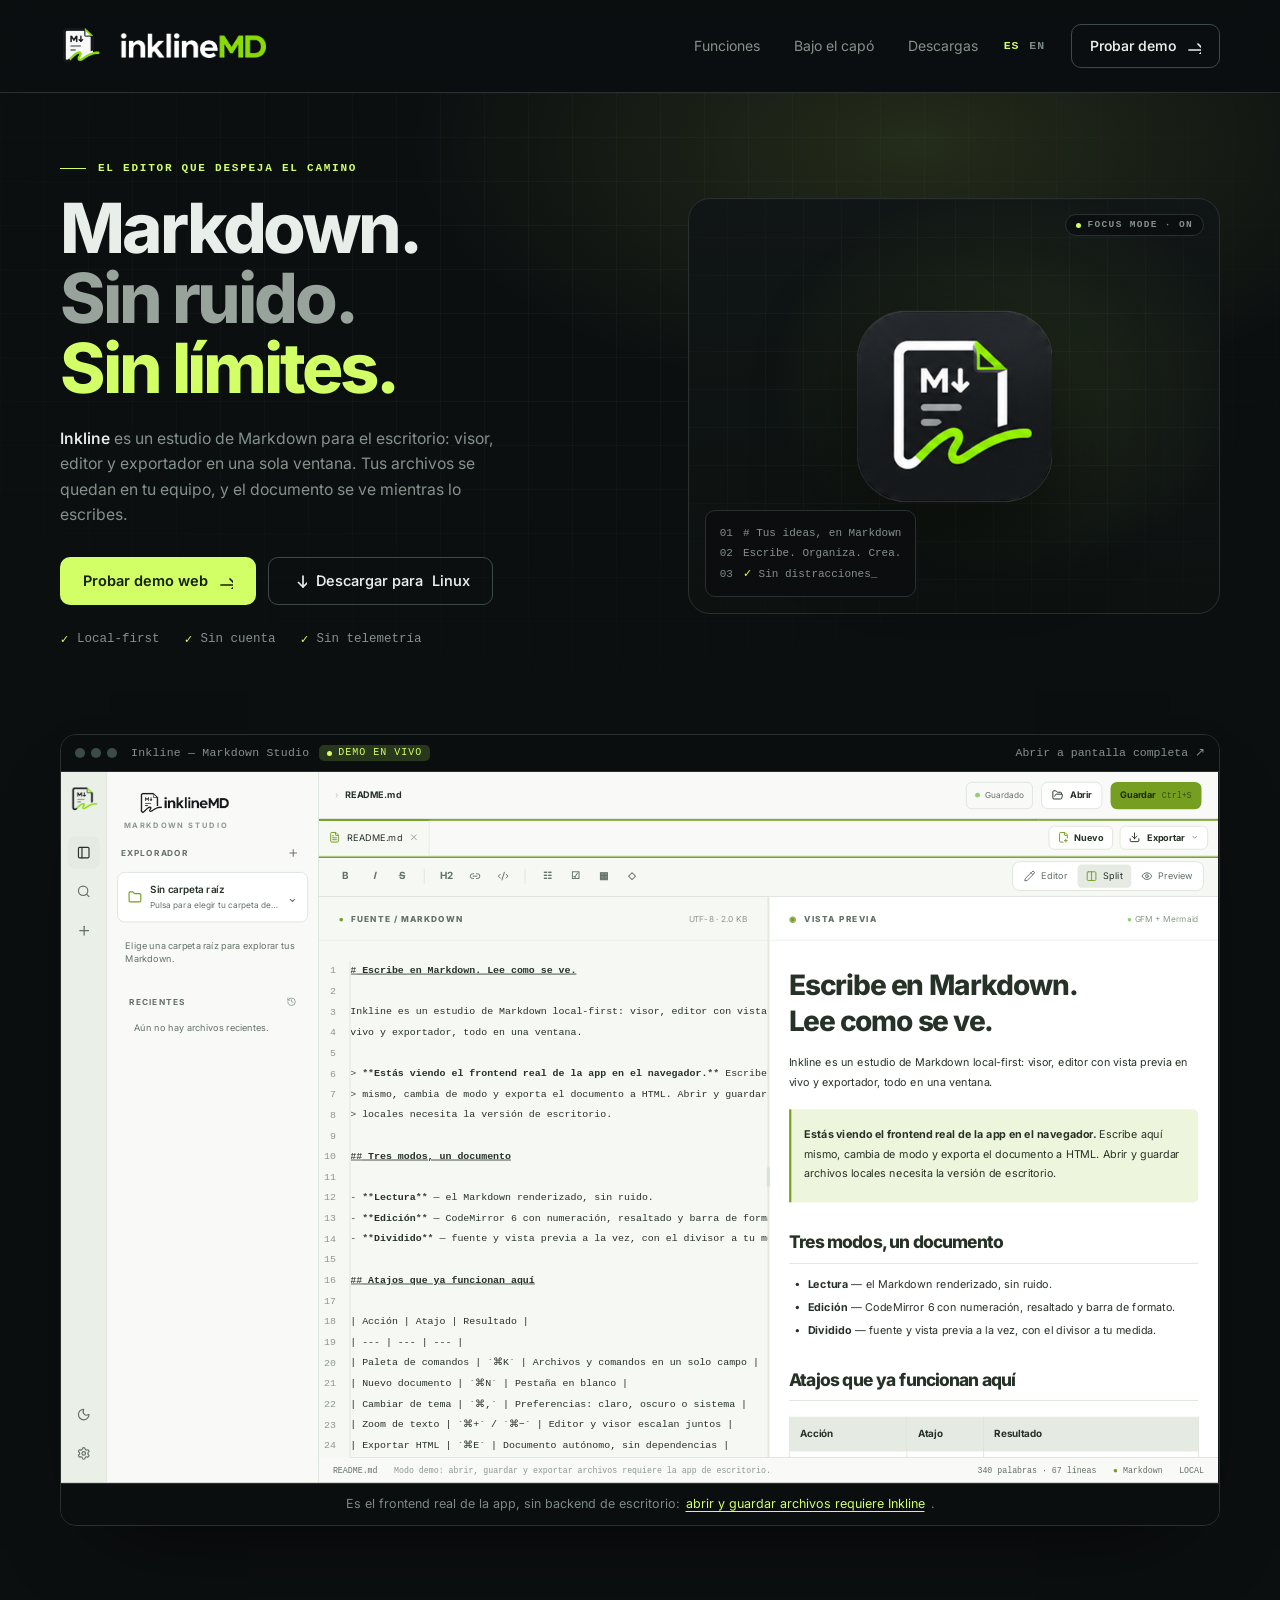
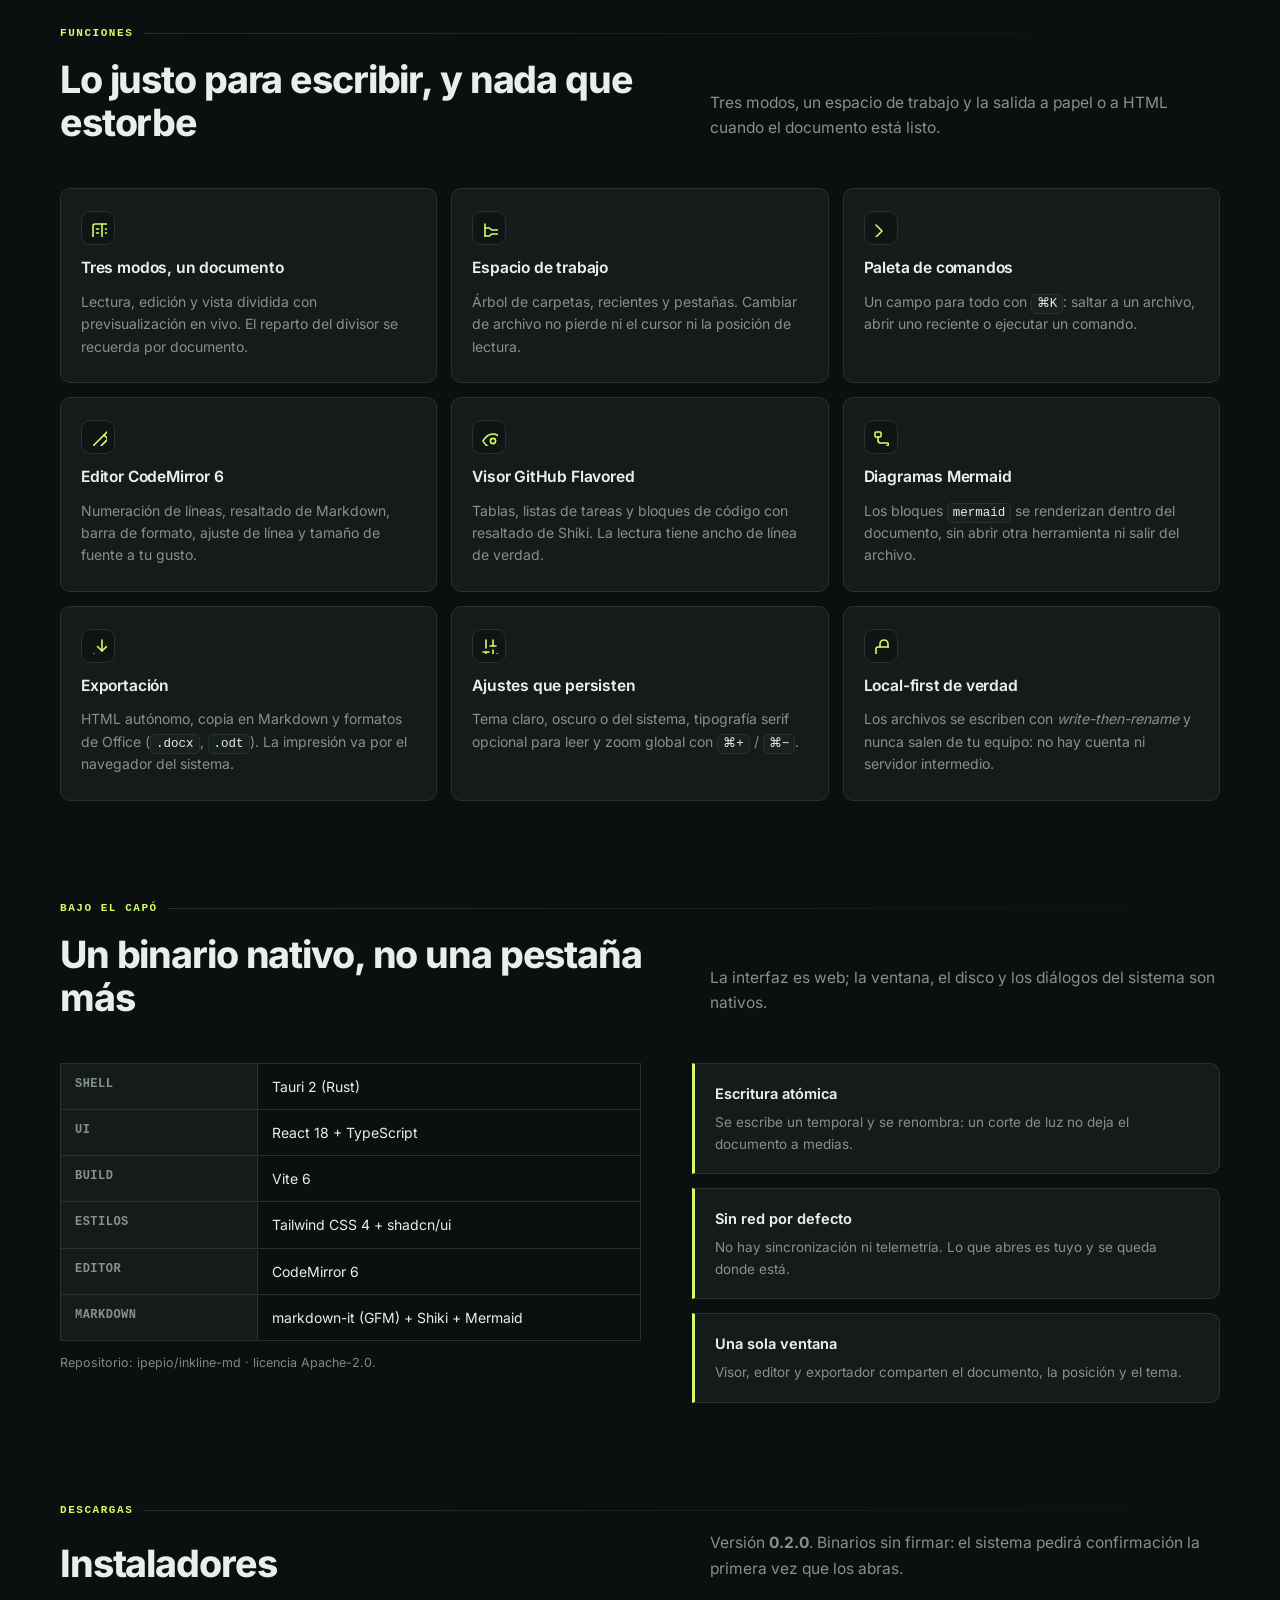
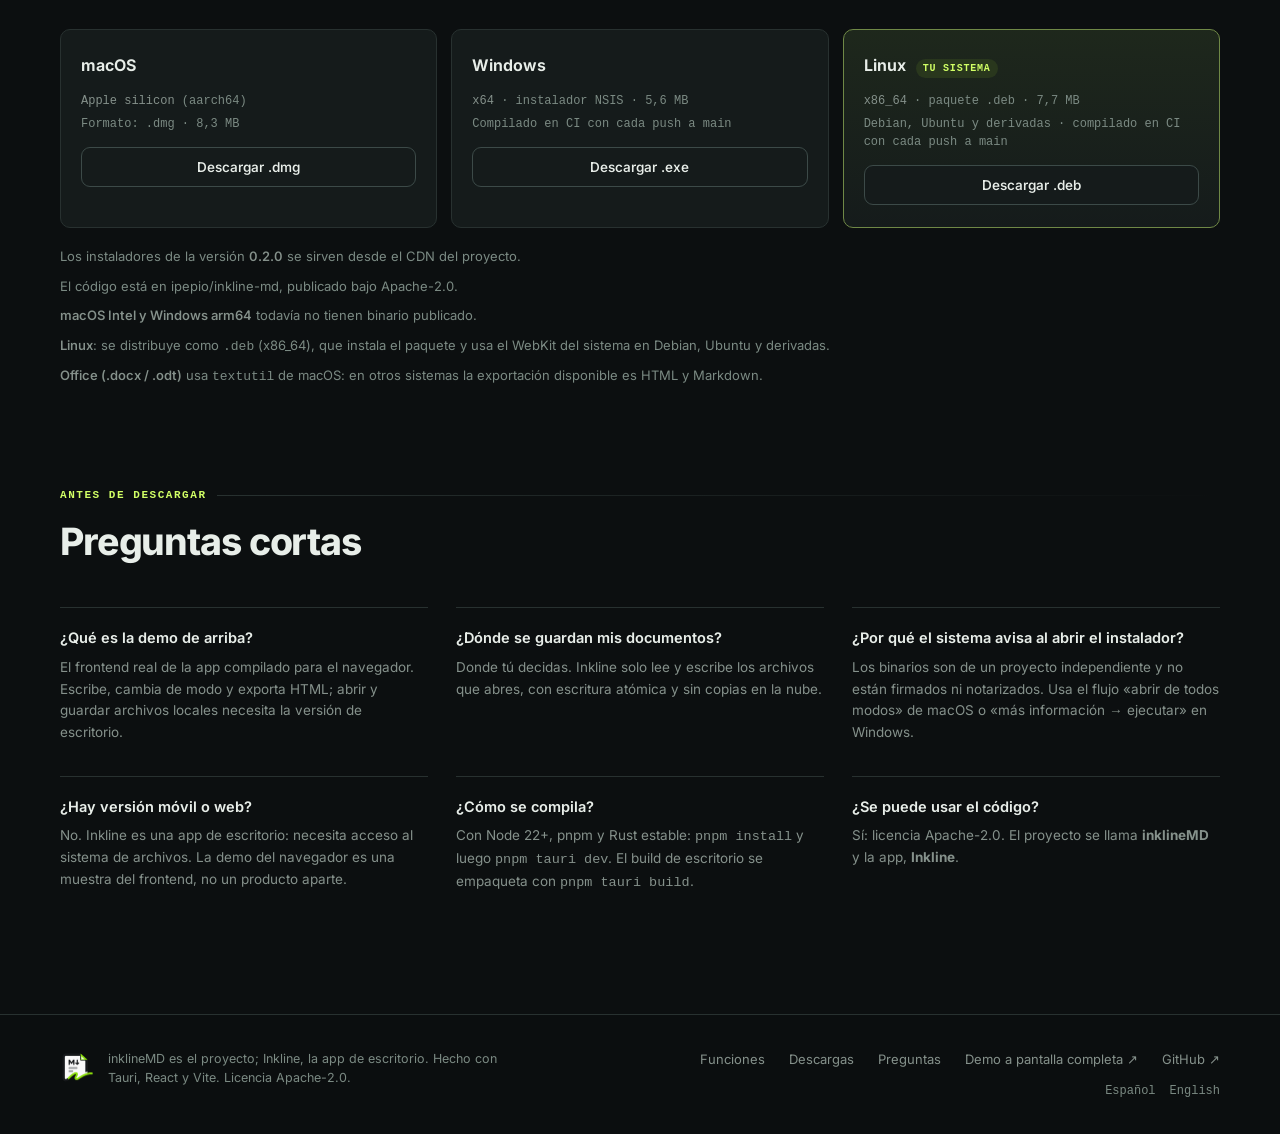
==== index.html @ ce60f099 "docs(license): align the landing with Apache-2.0 and the public repo The app moved from MIT to Apach" ====
<!doctype html>
<html lang="es">
<head>
  <meta charset="utf-8">
  <meta name="viewport" content="width=device-width, initial-scale=1">
  <meta name="color-scheme" content="dark">
  <meta name="theme-color" content="#0c0f10">
  <title>Inkline — Markdown Studio para escritorio</title>
  <meta name="description" content="Inkline es un estudio de Markdown local-first para escritorio: visor, editor con vista previa en vivo, diagramas Mermaid y exportación a HTML, Markdown y Office. Pruébalo en la demo del navegador.">
  <link rel="icon" type="image/png" href="./assets/app-icon.png">
  <link rel="canonical" href="./index.html">
  <link rel="alternate" hreflang="en" href="./en.html">
  <link rel="preload" as="font" type="font/woff2" href="./assets/fonts/inter-latin.woff2" crossorigin>
  <link rel="stylesheet" href="./assets/site.css">
  <meta property="og:type" content="website">
  <meta property="og:title" content="Inkline — Markdown Studio para escritorio">
  <meta property="og:description" content="Markdown sin ruido: vista previa en vivo, diagramas y exportación, en una app de escritorio local-first. Proyecto inklineMD.">
  <meta property="og:image" content="./assets/app-icon.png">
</head>
<body>
<a class="skip" href="#contenido">Ir al contenido</a>

<header class="topbar">
  <div class="wrap topbar__inner">
    <a class="brand" href="./index.html" aria-label="inklineMD — inicio">
      <img class="brand__mark" src="./assets/inkline-mark.png" alt="" width="272" height="263">
      <img class="brand__word" src="./assets/wordmark.png" alt="inklineMD" width="757" height="122">
    </a>
    <div class="topbar__end">
      <nav class="topnav" aria-label="Principal">
        <a href="#funciones">Funciones</a>
        <a href="#stack">Bajo el capó</a>
        <a href="#descargas">Descargas</a>
      </nav>
      <div class="lang" role="group" aria-label="Idioma">
        <a href="./index.html" aria-current="page" lang="es">ES</a><a href="./en.html" hreflang="en" lang="en">EN</a>
      </div>
      <a class="btn btn--outline" href="#demo">
        Probar demo
        <svg aria-hidden="true"><use href="./assets/icons.svg#i-arrow-right"></use></svg>
      </a>
    </div>
  </div>
</header>

<main id="contenido">

  <section class="hero">
    <div class="wrap hero__grid">
      <div class="hero__copy">
        <p class="eyebrow">El editor que despeja el camino</p>
        <h1>Markdown.<br><span class="is-dim">Sin ruido.</span><br><span class="is-lime">Sin límites.</span></h1>
        <p class="lede">
          <strong>Inkline</strong> es un estudio de Markdown para el escritorio:
          visor, editor y exportador en una sola ventana. Tus archivos se quedan en
          tu equipo, y el documento se ve mientras lo escribes.
        </p>
        <div class="hero__actions">
          <a class="btn btn--primary btn--lg" href="#demo">
            Probar demo web
            <svg aria-hidden="true"><use href="./assets/icons.svg#i-arrow-right"></use></svg>
          </a>
          <a class="btn btn--outline btn--lg" href="#descargas">
            <svg aria-hidden="true"><use href="./assets/icons.svg#i-download"></use></svg>
            Descargar para <span data-os-label data-label-macos="macOS" data-label-windows="Windows" data-label-linux="Linux" data-label-other="escritorio">escritorio</span>
          </a>
        </div>
        <ul class="hero__checks">
          <li>Local-first</li>
          <li>Sin cuenta</li>
          <li>Sin telemetría</li>
        </ul>
      </div>
      <div class="hero__art" aria-hidden="true">
        <span class="hero__pill">Focus mode · on</span>
        <img class="hero__icon" src="./assets/app-icon.png" alt="" width="512" height="512">
        <div class="hero__snippet">
          <div><span>01</span># Tus ideas, en Markdown</div>
          <div><span>02</span>Escribe. Organiza. Crea.</div>
          <div><span>03</span><em>&#10003;</em> Sin distracciones_</div>
        </div>
      </div>
    </div>
  </section>

  <section class="demo" id="demo" aria-labelledby="demo-title">
    <div class="wrap">
      <h2 id="demo-title" class="sr-only">Demo interactiva de Inkline</h2>
      <div class="frame">
        <div class="frame__bar">
          <span class="frame__dots" aria-hidden="true"><span></span><span></span><span></span></span>
          <span class="frame__title">Inkline — Markdown Studio</span>
          <span class="frame__tag">demo en vivo</span>
          <a class="frame__open" href="./app/index.html" target="_blank" rel="noopener">Abrir a pantalla completa ↗</a>
        </div>
        <div class="frame__body" data-fallback="La demo no está disponible en este momento. Compila el frontend con <code>pnpm build:demo</code> y copia el resultado en <code>app/</code>.">
          <img class="frame__poster" src="./assets/demo-poster.png" alt="Captura de Inkline en modo dividido: el Markdown a la izquierda y la vista previa renderizada a la derecha" width="1400" height="860">
          <iframe
            title="Demo de Inkline: editor de Markdown con vista previa"
            data-src="./app/index.html"
            width="1400"
            height="860"
            loading="lazy"
            referrerpolicy="no-referrer"></iframe>
          <a class="frame__play btn btn--primary" href="./app/index.html">Abrir la demo</a>
        </div>
        <p class="frame__hint">
          Es el frontend real de la app, sin backend de escritorio:
          <a href="#notas">abrir y guardar archivos requiere Inkline</a>.
        </p>
      </div>
    </div>
  </section>

  <section class="section" id="funciones" aria-labelledby="funciones-title">
    <div class="wrap">
      <div class="section__head">
        <p class="kicker">Funciones</p>
        <h2 id="funciones-title">Lo justo para escribir, y nada que estorbe</h2>
        <p class="section__lede">
          Tres modos, un espacio de trabajo y la salida a papel o a HTML cuando
          el documento está listo.
        </p>
      </div>
      <ul class="features">
        <li class="feature">
          <span class="feature__icon"><svg aria-hidden="true"><use href="./assets/icons.svg#i-split"></use></svg></span>
          <h3>Tres modos, un documento</h3>
          <p>Lectura, edición y vista dividida con previsualización en vivo. El reparto del divisor se recuerda por documento.</p>
        </li>
        <li class="feature">
          <span class="feature__icon"><svg aria-hidden="true"><use href="./assets/icons.svg#i-tree"></use></svg></span>
          <h3>Espacio de trabajo</h3>
          <p>Árbol de carpetas, recientes y pestañas. Cambiar de archivo no pierde ni el cursor ni la posición de lectura.</p>
        </li>
        <li class="feature">
          <span class="feature__icon"><svg aria-hidden="true"><use href="./assets/icons.svg#i-command"></use></svg></span>
          <h3>Paleta de comandos</h3>
          <p>Un campo para todo con <code>⌘K</code>: saltar a un archivo, abrir uno reciente o ejecutar un comando.</p>
        </li>
        <li class="feature">
          <span class="feature__icon"><svg aria-hidden="true"><use href="./assets/icons.svg#i-editor"></use></svg></span>
          <h3>Editor CodeMirror 6</h3>
          <p>Numeración de líneas, resaltado de Markdown, barra de formato, ajuste de línea y tamaño de fuente a tu gusto.</p>
        </li>
        <li class="feature">
          <span class="feature__icon"><svg aria-hidden="true"><use href="./assets/icons.svg#i-preview"></use></svg></span>
          <h3>Visor GitHub Flavored</h3>
          <p>Tablas, listas de tareas y bloques de código con resaltado de Shiki. La lectura tiene ancho de línea de verdad.</p>
        </li>
        <li class="feature">
          <span class="feature__icon"><svg aria-hidden="true"><use href="./assets/icons.svg#i-diagram"></use></svg></span>
          <h3>Diagramas Mermaid</h3>
          <p>Los bloques <code>mermaid</code> se renderizan dentro del documento, sin abrir otra herramienta ni salir del archivo.</p>
        </li>
        <li class="feature">
          <span class="feature__icon"><svg aria-hidden="true"><use href="./assets/icons.svg#i-export"></use></svg></span>
          <h3>Exportación</h3>
          <p>HTML autónomo, copia en Markdown y formatos de Office (<code>.docx</code>, <code>.odt</code>). La impresión va por el navegador del sistema.</p>
        </li>
        <li class="feature">
          <span class="feature__icon"><svg aria-hidden="true"><use href="./assets/icons.svg#i-sliders"></use></svg></span>
          <h3>Ajustes que persisten</h3>
          <p>Tema claro, oscuro o del sistema, tipografía serif opcional para leer y zoom global con <code>⌘+</code> / <code>⌘−</code>.</p>
        </li>
        <li class="feature">
          <span class="feature__icon"><svg aria-hidden="true"><use href="./assets/icons.svg#i-lock"></use></svg></span>
          <h3>Local-first de verdad</h3>
          <p>Los archivos se escriben con <em>write-then-rename</em> y nunca salen de tu equipo: no hay cuenta ni servidor intermedio.</p>
        </li>
      </ul>
    </div>
  </section>

  <section class="section" id="stack" aria-labelledby="stack-title">
    <div class="wrap">
      <div class="section__head">
        <p class="kicker">Bajo el capó</p>
        <h2 id="stack-title">Un binario nativo, no una pestaña más</h2>
        <p class="section__lede">
          La interfaz es web; la ventana, el disco y los diálogos del sistema son
          nativos.
        </p>
      </div>
      <div class="stack">
        <table class="stack__table">
          <caption>Repositorio: <a href="https://github.com/ipepio/inkline-md">ipepio/inkline-md</a> · licencia Apache-2.0.</caption>
          <tbody>
            <tr><th scope="row">Shell</th><td>Tauri 2 (Rust)</td></tr>
            <tr><th scope="row">UI</th><td>React 18 + TypeScript</td></tr>
            <tr><th scope="row">Build</th><td>Vite 6</td></tr>
            <tr><th scope="row">Estilos</th><td>Tailwind CSS 4 + shadcn/ui</td></tr>
            <tr><th scope="row">Editor</th><td>CodeMirror 6</td></tr>
            <tr><th scope="row">Markdown</th><td>markdown-it (GFM) + Shiki + Mermaid</td></tr>
          </tbody>
        </table>
        <div class="principles">
          <div class="principle">
            <h3>Escritura atómica</h3>
            <p>Se escribe un temporal y se renombra: un corte de luz no deja el documento a medias.</p>
          </div>
          <div class="principle">
            <h3>Sin red por defecto</h3>
            <p>No hay sincronización ni telemetría. Lo que abres es tuyo y se queda donde está.</p>
          </div>
          <div class="principle">
            <h3>Una sola ventana</h3>
            <p>Visor, editor y exportador comparten el documento, la posición y el tema.</p>
          </div>
        </div>
      </div>
    </div>
  </section>

  <section class="section" id="descargas" aria-labelledby="descargas-title">
    <div class="wrap">
      <div class="section__head">
        <p class="kicker">Descargas</p>
        <h2 id="descargas-title">Instaladores</h2>
        <p class="section__lede">
          Versión <strong>0.2.0</strong>. Binarios sin firmar: el sistema pedirá
          confirmación la primera vez que los abras.
        </p>
      </div>
      <ul class="downloads">
        <li class="download" data-os="macos" data-release="macos-arm64">
          <div class="download__head">
            <h3>macOS</h3>
            <span class="download__badge">Tu sistema</span>
          </div>
          <div class="download__meta">
            <span><strong>Apple silicon</strong> (aarch64)</span>
            <span>Formato: .dmg · 8,3 MB</span>
          </div>
          <a class="btn" href="https://s3.ipepio.com/public/inkline/0.2.0/Inkline_0.2.0_aarch64.dmg" data-release="macos-arm64" download>Descargar .dmg</a>
        </li>
        <li class="download" data-os="windows" data-release="windows-x64">
          <div class="download__head">
            <h3>Windows</h3>
            <span class="download__badge">Tu sistema</span>
          </div>
          <div class="download__meta">
            <span><strong>x64</strong> · instalador NSIS · 5,6 MB</span>
            <span>Compilado en CI con cada push a <code>main</code></span>
          </div>
          <a class="btn" href="https://s3.ipepio.com/public/inkline/0.2.0/Inkline_0.2.0_x64-setup.exe" data-release="windows-x64" rel="noopener">Descargar .exe</a>
        </li>
        <li class="download" data-os="linux">
          <div class="download__head">
            <h3>Linux</h3>
            <span class="download__badge">Tu sistema</span>
          </div>
          <div class="download__meta">
            <span><strong>x86_64</strong> · paquete .deb · 7,7 MB</span>
            <span>Debian, Ubuntu y derivadas · compilado en CI con cada push a <code>main</code></span>
          </div>
          <div class="download__actions">
            <a class="btn" href="https://s3.ipepio.com/public/inkline/0.2.0/Inkline_0.2.0_amd64.deb" data-release="linux-deb" rel="noopener">Descargar .deb</a>
          </div>
        </li>
      </ul>
      <div class="downloads__note">
        <p>Los instaladores de la versión <strong>0.2.0</strong> se sirven desde el CDN del proyecto.</p>
        <p>El código está en <a href="https://github.com/ipepio/inkline-md">ipepio/inkline-md</a>, publicado bajo Apache-2.0.</p>
        <p><strong>macOS Intel y Windows arm64</strong> todavía no tienen binario publicado.</p>
        <p><strong>Linux</strong>: se distribuye como <code>.deb</code> (x86_64), que instala el paquete y usa el WebKit del sistema en Debian, Ubuntu y derivadas.</p>
        <p><strong>Office (.docx / .odt)</strong> usa <code>textutil</code> de macOS: en otros sistemas la exportación disponible es HTML y Markdown.</p>
      </div>
    </div>
  </section>

  <section class="section" id="notas" aria-labelledby="notas-title">
    <div class="wrap">
      <div class="section__head">
        <p class="kicker">Antes de descargar</p>
        <h2 id="notas-title">Preguntas cortas</h2>
      </div>
      <dl class="faq">
        <div>
          <dt>¿Qué es la demo de arriba?</dt>
          <dd>El frontend real de la app compilado para el navegador. Escribe, cambia de modo y exporta HTML; abrir y guardar archivos locales necesita la versión de escritorio.</dd>
        </div>
        <div>
          <dt>¿Dónde se guardan mis documentos?</dt>
          <dd>Donde tú decidas. Inkline solo lee y escribe los archivos que abres, con escritura atómica y sin copias en la nube.</dd>
        </div>
        <div>
          <dt>¿Por qué el sistema avisa al abrir el instalador?</dt>
          <dd>Los binarios son de un proyecto independiente y no están firmados ni notarizados. Usa el flujo «abrir de todos modos» de macOS o «más información → ejecutar» en Windows.</dd>
        </div>
        <div>
          <dt>¿Hay versión móvil o web?</dt>
          <dd>No. Inkline es una app de escritorio: necesita acceso al sistema de archivos. La demo del navegador es una muestra del frontend, no un producto aparte.</dd>
        </div>
        <div>
          <dt>¿Cómo se compila?</dt>
          <dd>Con Node 22+, pnpm y Rust estable: <code>pnpm install</code> y luego <code>pnpm tauri dev</code>. El build de escritorio se empaqueta con <code>pnpm tauri build</code>.</dd>
        </div>
        <div>
          <dt>¿Se puede usar el código?</dt>
          <dd>Sí: licencia Apache-2.0. El proyecto se llama <strong>inklineMD</strong> y la app, <strong>Inkline</strong>.</dd>
        </div>
      </dl>
    </div>
  </section>

</main>

<footer class="footer">
  <div class="wrap footer__inner">
    <div class="footer__brand">
      <img class="footer__mark" src="./assets/inkline-mark.png" alt="inklineMD" width="272" height="263">
      <p>inklineMD es el proyecto; Inkline, la app de escritorio. Hecho con Tauri, React y Vite. Licencia Apache-2.0.</p>
    </div>
    <div class="footer__side">
      <nav class="footer__nav" aria-label="Pie de página">
        <a href="#funciones">Funciones</a>
        <a href="#descargas">Descargas</a>
        <a href="#notas">Preguntas</a>
        <a href="./app/index.html" target="_blank" rel="noopener">Demo a pantalla completa ↗</a>
        <a href="https://github.com/ipepio/inkline-md" target="_blank" rel="noopener">GitHub ↗</a>
      </nav>
      <div class="footer__lang">
        <a href="./index.html" aria-current="page" lang="es">Español</a><a href="./en.html" hreflang="en" lang="en">English</a>
      </div>
    </div>
  </div>
</footer>

<script src="./assets/releases.js"></script>
<script src="./assets/site.js"></script>
</body>
</html>
---- assets/site.css ----
/* ============================================================================
 * inklineMD-site — hoja de estilo de la landing
 *
 * Los tokens vienen tal cual de la app (md_viewer/src/index.css, tema oscuro):
 * el visitante ve la misma paleta en la página y dentro del iframe de la demo.
 * ========================================================================== */

@font-face {
  font-family: "Inter Variable";
  font-style: normal;
  font-weight: 100 900;
  font-display: swap;
  src: url("./fonts/inter-latin.woff2") format("woff2-variations");
  unicode-range: U+0000-00FF, U+0131, U+0152-0153, U+02BB-02BC, U+02C6, U+02DA,
    U+02DC, U+0304, U+0308, U+0329, U+2000-206F, U+20AC, U+2122, U+2191, U+2193,
    U+2212, U+2215, U+FEFF, U+FFFD;
}

@font-face {
  font-family: "Inter Variable";
  font-style: normal;
  font-weight: 100 900;
  font-display: swap;
  src: url("./fonts/inter-latin-ext.woff2") format("woff2-variations");
  unicode-range: U+0100-02BA, U+02BD-02C5, U+02C7-02CC, U+02CE-02D7, U+02DD-02FF,
    U+0304, U+0308, U+0329, U+1D00-1DBF, U+1E00-1E9F, U+1EF2-1EFF, U+2020,
    U+20A0-20AB, U+20AD-20C0, U+2113, U+2C60-2C7F, U+A720-A7FF;
}

:root {
  /* Paleta de Inkline (tema oscuro). */
  --bg: #0c0f10;
  --side: #101415;
  --rail: #0b0e0f;
  --card: #151b1b;
  --card-hover: #1a2121;
  --code: #182020;
  --border: #283130;
  --border-strong: #3c4a48;
  --ink: #e8eee9;
  --muted: #85918b;
  /* El gris tenue de la app (#5b6762) no llega a AA sobre este fondo cuando se
     usa en texto de 12 px: aquí sube a #7b8a83 (≈5:1). */
  --faint: #7b8a83;
  --primary: #d1ff65;
  --on-primary: #16200b;
  --accent: #29371d;

  --font-sans: "Inter Variable", Inter, ui-sans-serif, -apple-system,
    BlinkMacSystemFont, "Segoe UI", sans-serif;
  --font-mono: ui-monospace, SFMono-Regular, "SF Mono", Consolas,
    "Liberation Mono", monospace;

  --radius: 10px;
  --radius-lg: 16px;
  --wrap: 1160px;
  --section: clamp(64px, 8vw, 116px);
}

*,
*::before,
*::after {
  box-sizing: border-box;
}

html {
  scroll-behavior: smooth;
  scroll-padding-top: 92px;
  -webkit-text-size-adjust: 100%;
}

body {
  margin: 0;
  background: var(--bg);
  color: var(--ink);
  font: 400 16px/1.65 var(--font-sans);
  font-feature-settings: "cv11" 1, "ss01" 1;
  -webkit-font-smoothing: antialiased;
  text-rendering: optimizeLegibility;
  overflow-x: hidden;
}

h1,
h2,
h3,
p,
ul,
ol,
dl,
dd,
figure,
blockquote {
  margin: 0;
}

ul,
ol {
  padding: 0;
  list-style: none;
}

a {
  color: inherit;
  text-decoration: none;
}

img,
svg {
  display: block;
  max-width: 100%;
}

button {
  font: inherit;
  color: inherit;
  cursor: pointer;
}

::selection {
  background: var(--primary);
  color: var(--on-primary);
}

:focus-visible {
  outline: 2px solid var(--primary);
  outline-offset: 3px;
  border-radius: 4px;
}

.skip {
  position: absolute;
  left: 16px;
  top: -60px;
  z-index: 100;
  padding: 10px 16px;
  border-radius: 8px;
  background: var(--primary);
  color: var(--on-primary);
  font-weight: 600;
  transition: top 0.15s ease;
}
.skip:focus-visible {
  top: 16px;
}

.wrap {
  width: min(var(--wrap), calc(100% - 48px));
  margin-inline: auto;
}

.sr-only {
  position: absolute;
  width: 1px;
  height: 1px;
  padding: 0;
  margin: -1px;
  overflow: hidden;
  clip-path: inset(50%);
  white-space: nowrap;
  border: 0;
}

/* ---------------------------------------------------------------- topbar -- */

.topbar {
  position: sticky;
  top: 0;
  z-index: 40;
  border-bottom: 1px solid var(--border);
  background: color-mix(in srgb, var(--bg) 88%, transparent);
  backdrop-filter: blur(14px) saturate(120%);
}

.topbar__inner {
  display: flex;
  align-items: center;
  gap: 24px;
  height: 92px;
}

/* Marca: símbolo del repo + logotipo recolorado a blanco y lima desde el
   asset original (`inklineMD-text.png`). Ambas piezas se escalan por altura,
   así que no hay recortes en ningún tamaño. */
.brand {
  display: flex;
  align-items: center;
  gap: 10px;
  flex: none;
}
.brand__mark {
  width: 41px;
  height: auto;
  flex: none;
}
.brand__word {
  width: auto;
  height: 25px;
  flex: none;
}

.topbar__end {
  display: flex;
  align-items: center;
  gap: 26px;
  margin-inline-start: auto;
}

.topnav {
  display: flex;
  align-items: center;
  gap: 34px;
  font-size: 14px;
}
.topnav a {
  color: var(--muted);
  transition: color 0.18s ease;
}
.topnav a:hover {
  color: var(--ink);
}

.topbar__end .btn--outline {
  height: 44px;
  padding: 0 18px;
  font-size: 14px;
}

.lang {
  display: flex;
  align-items: center;
  gap: 10px;
  font: 600 11.5px/1 var(--font-mono);
  letter-spacing: 0.08em;
}
.lang a {
  color: var(--faint);
  transition: color 0.18s ease;
}
.lang a:hover {
  color: var(--ink);
}
.lang a[aria-current] {
  color: var(--primary);
}

/* ---------------------------------------------------------------- buttons -- */

.btn {
  display: inline-flex;
  align-items: center;
  justify-content: center;
  gap: 9px;
  height: 40px;
  padding: 0 16px;
  border: 1px solid var(--border-strong);
  border-radius: 9px;
  background: var(--card);
  color: var(--ink);
  font-size: 13.5px;
  font-weight: 550;
  white-space: nowrap;
  transition: background 0.18s ease, border-color 0.18s ease,
    transform 0.18s ease, color 0.18s ease;
}
.btn:hover {
  background: var(--card-hover);
  border-color: var(--faint);
}
.btn:active {
  transform: translateY(1px);
}

.btn--primary {
  border-color: transparent;
  background: var(--primary);
  color: var(--on-primary);
  font-weight: 620;
}
.btn--primary:hover {
  background: #dcff8a;
  border-color: transparent;
}

.btn--ghost {
  background: transparent;
  border-color: var(--border-strong);
  color: var(--ink);
}
.btn--ghost:hover {
  background: var(--card);
}

.btn--outline {
  background: transparent;
  border-color: var(--border-strong);
  color: var(--ink);
  border-radius: 10px;
}
.btn--outline:hover {
  background: var(--card);
  border-color: var(--faint);
}
.btn--outline svg {
  width: 14px;
  height: 14px;
  transition: transform 0.18s ease;
}
.btn--outline:hover svg {
  transform: translateX(2px);
}

.btn--lg {
  height: 48px;
  padding: 0 22px;
  font-size: 14.5px;
  border-radius: 10px;
}

.btn--soon {
  background: transparent;
  border-color: var(--border);
  border-style: dashed;
  color: var(--faint);
  cursor: not-allowed;
}
.btn--soon:hover {
  background: transparent;
  border-color: var(--border);
}

.btn svg {
  width: 16px;
  height: 16px;
  flex: none;
}

/* ------------------------------------------------------------------ hero -- */

.hero {
  position: relative;
  padding: clamp(44px, 5.5vw, 84px) 0 clamp(34px, 4vw, 56px);
  overflow: hidden;
}

/* Retícula tenue de fondo, como en la referencia. */
.hero::before {
  content: "";
  position: absolute;
  inset: 0;
  background-image: linear-gradient(
      to right,
      rgba(255, 255, 255, 0.032) 1px,
      transparent 1px
    ),
    linear-gradient(to bottom, rgba(255, 255, 255, 0.032) 1px, transparent 1px);
  background-size: 44px 44px;
  -webkit-mask-image: radial-gradient(72% 78% at 46% 34%, #000 22%, transparent 100%);
  mask-image: radial-gradient(72% 78% at 46% 34%, #000 22%, transparent 100%);
  pointer-events: none;
}

.hero::after {
  content: "";
  position: absolute;
  inset: -160px -10% auto;
  height: 620px;
  background: radial-gradient(
    46% 58% at 68% 34%,
    rgba(209, 255, 101, 0.12),
    transparent 72%
  );
  pointer-events: none;
}

.hero__grid {
  position: relative;
  z-index: 1;
  display: grid;
  grid-template-columns: minmax(0, 1.04fr) minmax(0, 0.96fr);
  align-items: center;
  gap: clamp(32px, 4vw, 56px);
}

.eyebrow {
  display: flex;
  align-items: center;
  gap: 12px;
  color: var(--primary);
  font: 600 11px/1 var(--font-mono);
  letter-spacing: 0.16em;
  text-transform: uppercase;
}
.eyebrow::before {
  content: "";
  width: 26px;
  height: 1px;
  background: var(--primary);
  flex: none;
}

.hero h1 {
  margin: 20px 0 0;
  font-size: clamp(2.5rem, 5.4vw, 4.35rem);
  font-weight: 780;
  line-height: 1.01;
  letter-spacing: -0.045em;
  text-wrap: balance;
}
.hero h1 .is-dim {
  color: #98a39c;
}
.hero h1 .is-lime {
  color: var(--primary);
}

.lede {
  margin: 22px 0 0;
  max-width: 46ch;
  color: var(--muted);
  font-size: clamp(0.98rem, 1.15vw, 1.06rem);
  line-height: 1.62;
}
.lede strong {
  color: var(--ink);
  font-weight: 560;
}

.hero__actions {
  display: flex;
  flex-wrap: wrap;
  gap: 12px;
  margin-top: 30px;
}

.hero__checks {
  display: flex;
  flex-wrap: wrap;
  gap: 10px 24px;
  margin-top: 26px;
  color: var(--muted);
  font: 500 12.5px/1.4 var(--font-mono);
}
.hero__checks li {
  display: flex;
  align-items: center;
  gap: 8px;
}
.hero__checks li::before {
  content: "✓";
  color: var(--primary);
  font-size: 11px;
}

/* Panel decorativo de la derecha: icono de la app con su halo y una pista de
   atajos. Es ornamento, así que queda fuera del árbol de accesibilidad. */
.hero__art {
  position: relative;
  aspect-ratio: 1.28;
  border: 1px solid var(--border);
  border-radius: 22px;
  background: radial-gradient(
      62% 66% at 60% 44%,
      rgba(209, 255, 101, 0.1),
      transparent 72%
    ),
    linear-gradient(180deg, #101615, #0d1211);
  display: grid;
  place-items: center;
  isolation: isolate;
}

.hero__art::before {
  content: "";
  position: absolute;
  inset: 0;
  background-image: linear-gradient(
      to right,
      rgba(255, 255, 255, 0.03) 1px,
      transparent 1px
    ),
    linear-gradient(to bottom, rgba(255, 255, 255, 0.03) 1px, transparent 1px);
  background-size: 38px 38px;
  -webkit-mask-image: radial-gradient(80% 80% at 50% 45%, #000 40%, transparent 100%);
  mask-image: radial-gradient(80% 80% at 50% 45%, #000 100%);
  border-radius: inherit;
}

.hero__icon {
  position: relative;
  width: clamp(132px, 17vw, 196px);
  height: auto;
  border-radius: 23%;
  filter: drop-shadow(0 30px 46px rgba(0, 0, 0, 0.62));
}

.hero__pill {
  position: absolute;
  top: 15px;
  right: 15px;
  display: inline-flex;
  align-items: center;
  gap: 7px;
  padding: 5px 10px;
  border: 1px solid var(--border);
  border-radius: 999px;
  background: rgba(11, 14, 15, 0.82);
  color: var(--muted);
  font: 600 9.5px/1 var(--font-mono);
  letter-spacing: 0.14em;
  text-transform: uppercase;
}
.hero__pill::before {
  content: "";
  width: 5px;
  height: 5px;
  border-radius: 50%;
  background: var(--primary);
}

.hero__snippet {
  position: absolute;
  left: 16px;
  bottom: 16px;
  padding: 12px 14px;
  border: 1px solid var(--border);
  border-radius: 10px;
  background: rgba(11, 14, 15, 0.92);
  font: 11px/1.85 var(--font-mono);
  color: var(--muted);
}
.hero__snippet span {
  color: var(--faint);
  margin-inline-end: 10px;
}
.hero__snippet em {
  color: var(--primary);
  font-style: normal;
}

/* ------------------------------------------------------------------ demo -- */

.demo {
  padding-block: clamp(20px, 3vw, 34px) var(--section);
}

.frame {
  position: relative;
  border: 1px solid var(--border);
  border-radius: var(--radius-lg);
  background: var(--side);
  box-shadow: 0 40px 90px -50px rgba(0, 0, 0, 0.9),
    0 0 0 1px rgba(255, 255, 255, 0.02) inset;
  overflow: hidden;
}

.frame__bar {
  display: flex;
  align-items: center;
  gap: 10px;
  padding: 10px 14px;
  border-bottom: 1px solid var(--border);
  background: var(--rail);
  font: 500 11.5px/1 var(--font-mono);
  color: var(--faint);
}

.frame__dots {
  display: flex;
  gap: 6px;
}
.frame__dots span {
  width: 10px;
  height: 10px;
  border-radius: 50%;
  background: var(--border-strong);
}

.frame__title {
  margin-inline-start: 4px;
  color: var(--muted);
  letter-spacing: 0.02em;
}

.frame__tag {
  display: inline-flex;
  align-items: center;
  gap: 6px;
  padding: 3px 8px;
  border-radius: 5px;
  background: var(--accent);
  color: var(--primary);
  font-size: 10px;
  letter-spacing: 0.1em;
  text-transform: uppercase;
}
.frame__tag::before {
  content: "";
  width: 5px;
  height: 5px;
  border-radius: 50%;
  background: var(--primary);
}

.frame__open {
  margin-inline-start: auto;
  color: var(--muted);
  transition: color 0.18s ease;
}
.frame__open:hover {
  color: var(--primary);
}

.frame__body {
  position: relative;
  /* La altura la fija site.js al escalar el iframe (1400×860 lógicos). */
  aspect-ratio: 1400 / 860;
  background: var(--bg);
  overflow: hidden;
}

.frame__poster {
  position: absolute;
  inset: 0;
  width: 100%;
  height: 100%;
  object-fit: cover;
  object-position: top left;
}

.frame__play {
  display: none;
}

.frame__body[data-poster="true"] .frame__play {
  position: absolute;
  inset: auto 12px 12px auto;
  z-index: 2;
  display: inline-flex;
}

.frame__body iframe {
  position: relative;
  z-index: 1;
  width: 1400px;
  height: 860px;
  border: 0;
  display: block;
  transform: scale(var(--demo-scale, 0.83));
  transform-origin: top left;
  background: var(--bg);
}

.frame__body[data-frozen="true"] iframe {
  pointer-events: none;
}

/* Sin iframe (pantallas estrechas) el hueco lo ocupa la captura. */
.frame__body[data-poster="true"] iframe {
  display: none;
}

.frame__hint {
  display: flex;
  flex-wrap: wrap;
  align-items: center;
  justify-content: center;
  gap: 6px;
  margin: 0;
  padding: 10px 16px;
  border-top: 1px solid var(--border);
  background: var(--rail);
  color: var(--faint);
  font-size: 12.5px;
  text-align: center;
}
.frame__hint a {
  color: var(--primary);
  text-decoration: underline;
  text-underline-offset: 3px;
}

.frame__fallback {
  display: grid;
  place-items: center;
  gap: 10px;
  height: 100%;
  padding: 24px;
  color: var(--muted);
  font-size: 13.5px;
  text-align: center;
}
.frame__fallback code {
  font: 12px/1.5 var(--font-mono);
  color: var(--primary);
  background: var(--code);
  border: 1px solid var(--border);
  border-radius: 6px;
  padding: 2px 6px;
}

/* -------------------------------------------------------------- sections -- */

.section {
  padding-block: 0 var(--section);
}

.section__head {
  display: grid;
  grid-template-columns: minmax(0, 1.08fr) minmax(0, 0.92fr);
  gap: 14px clamp(24px, 4vw, 64px);
  align-items: end;
  margin-bottom: clamp(28px, 3.4vw, 44px);
}

.section__head .kicker {
  grid-column: 1 / -1;
}

.kicker {
  display: flex;
  align-items: center;
  gap: 10px;
  color: var(--primary);
  font: 600 11px/1 var(--font-mono);
  letter-spacing: 0.14em;
  text-transform: uppercase;
}
.kicker::after {
  content: "";
  flex: 1;
  height: 1px;
  background: linear-gradient(90deg, var(--border), transparent);
}

.section h2 {
  margin-top: 6px;
  font-size: clamp(1.65rem, 3vw, 2.35rem);
  font-weight: 760;
  line-height: 1.14;
  letter-spacing: -0.03em;
}

.section__lede {
  color: var(--muted);
  font-size: 15.5px;
  padding-bottom: 4px;
}

/* -------------------------------------------------------------- features -- */

.features {
  display: grid;
  grid-template-columns: repeat(3, minmax(0, 1fr));
  gap: 14px;
}

.feature {
  position: relative;
  display: flex;
  flex-direction: column;
  gap: 10px;
  padding: 22px 20px 24px;
  border: 1px solid var(--border);
  border-radius: var(--radius);
  background: var(--card);
  transition: border-color 0.2s ease, background 0.2s ease,
    transform 0.2s ease;
}
.feature:hover {
  border-color: var(--border-strong);
  background: var(--card-hover);
  transform: translateY(-2px);
}

.feature__icon {
  display: grid;
  place-items: center;
  width: 34px;
  height: 34px;
  border-radius: 9px;
  border: 1px solid var(--border);
  background: var(--side);
  color: var(--primary);
}
.feature__icon svg {
  width: 17px;
  height: 17px;
}

.feature h3 {
  font-size: 15.5px;
  font-weight: 640;
  letter-spacing: -0.012em;
}

.feature p {
  color: var(--muted);
  font-size: 14px;
  line-height: 1.6;
}

.feature code {
  font: 12.5px/1 var(--font-mono);
  color: var(--ink);
  background: var(--code);
  border: 1px solid var(--border);
  border-radius: 5px;
  padding: 2px 5px;
}

/* ----------------------------------------------------------------- stack -- */

.stack {
  display: grid;
  grid-template-columns: 1.1fr 1fr;
  gap: clamp(24px, 4vw, 56px);
  align-items: start;
}

.stack__table {
  width: 100%;
  border-collapse: collapse;
  font-size: 14px;
}
.stack__table caption {
  caption-side: bottom;
  padding-top: 12px;
  color: var(--faint);
  font-size: 12.5px;
  text-align: start;
}
.stack__table th,
.stack__table td {
  padding: 11px 14px;
  border: 1px solid var(--border);
  text-align: start;
  vertical-align: top;
}
.stack__table th {
  width: 34%;
  background: var(--card);
  color: var(--muted);
  font-weight: 550;
  font-family: var(--font-mono);
  font-size: 12px;
  letter-spacing: 0.04em;
  text-transform: uppercase;
}
.stack__table td {
  color: var(--ink);
}

.principles {
  display: grid;
  gap: 14px;
}
.principle {
  display: grid;
  gap: 6px;
  padding: 18px 20px;
  border: 1px solid var(--border);
  border-inline-start: 3px solid var(--primary);
  border-radius: 0 var(--radius) var(--radius) 0;
  background: var(--card);
}
.principle h3 {
  font-size: 14.5px;
  font-weight: 640;
}
.principle p {
  color: var(--muted);
  font-size: 13.5px;
  line-height: 1.6;
}

/* ------------------------------------------------------------- downloads -- */

.downloads {
  display: grid;
  grid-template-columns: repeat(auto-fit, minmax(266px, 1fr));
  gap: 14px;
}

.download {
  display: flex;
  flex-direction: column;
  gap: 14px;
  padding: 22px 20px;
  border: 1px solid var(--border);
  border-radius: var(--radius);
  background: var(--card);
}
.download[data-recommended="true"] {
  border-color: color-mix(in srgb, var(--primary) 42%, var(--border));
  background: linear-gradient(
    180deg,
    color-mix(in srgb, var(--accent) 45%, var(--card)),
    var(--card)
  );
}

.download__head {
  display: flex;
  align-items: baseline;
  gap: 10px;
}
.download__head h3 {
  font-size: 16px;
  font-weight: 660;
}
.download__badge {
  display: none;
  padding: 2px 7px;
  border-radius: 999px;
  background: var(--accent);
  color: var(--primary);
  font: 600 10px/1.5 var(--font-mono);
  letter-spacing: 0.08em;
  text-transform: uppercase;
}
.download[data-recommended="true"] .download__badge {
  display: inline-block;
}

.download__meta {
  display: grid;
  gap: 5px;
  color: var(--faint);
  font: 500 12px/1.5 var(--font-mono);
}
.download__meta strong {
  color: var(--muted);
  font-weight: 500;
}

.download .btn {
  width: 100%;
}

.download__actions {
  display: grid;
  gap: 8px;
}

.downloads__note {
  margin-top: 18px;
  display: grid;
  gap: 8px;
  color: var(--faint);
  font-size: 13px;
}
.downloads__note strong {
  color: var(--muted);
  font-weight: 560;
}

/* ------------------------------------------------------------------ faq -- */

.faq {
  display: grid;
  grid-template-columns: repeat(auto-fit, minmax(320px, 1fr));
  gap: 14px 28px;
}

.faq > div {
  padding-block: 18px;
  border-top: 1px solid var(--border);
}
.faq dt {
  font-size: 14.5px;
  font-weight: 620;
  color: var(--ink);
}
.faq dd {
  margin-top: 7px;
  color: var(--muted);
  font-size: 13.5px;
  line-height: 1.6;
}

/* ---------------------------------------------------------------- footer -- */

.footer {
  border-top: 1px solid var(--border);
  background: var(--rail);
  padding-block: 34px 38px;
  /* La última sección ya aporta su padding inferior: sin margen extra. */
  margin-top: 0;
}

.footer__inner {
  display: flex;
  flex-wrap: wrap;
  align-items: flex-start;
  justify-content: space-between;
  gap: 26px 48px;
}

.footer__brand {
  display: flex;
  align-items: center;
  gap: 14px;
  max-width: 46ch;
}
.footer__mark {
  width: 34px;
  height: auto;
  flex: none;
}
.footer__brand p {
  margin: 0;
  color: var(--faint);
  font-size: 12.5px;
  line-height: 1.55;
}

.footer__side {
  display: flex;
  flex-direction: column;
  align-items: flex-end;
  gap: 12px;
}

.footer__nav {
  display: flex;
  flex-wrap: wrap;
  justify-content: flex-end;
  gap: 8px 24px;
  font-size: 13px;
  color: var(--muted);
}
.footer__nav a:hover {
  color: var(--primary);
}

.footer__lang {
  display: flex;
  gap: 14px;
  color: var(--faint);
  font: 500 12px/1.5 var(--font-mono);
}
.footer__lang a:hover {
  color: var(--ink);
}

/* ---------------------------------------------------------------- motion -- */

@media (prefers-reduced-motion: reduce) {
  html {
    scroll-behavior: auto;
  }
  *,
  *::before,
  *::after {
    animation-duration: 0.01ms !important;
    animation-iteration-count: 1 !important;
    transition-duration: 0.01ms !important;
  }
  .feature:hover {
    transform: none;
  }
}

/* ------------------------------------------------------------- responsive -- */

@media (max-width: 1040px) {
  .features {
    grid-template-columns: repeat(2, minmax(0, 1fr));
  }
}

@media (max-width: 900px) {
  .topnav {
    display: none;
  }
  .hero__grid {
    grid-template-columns: 1fr;
    gap: 40px;
  }
  .hero__art {
    order: 2;
    aspect-ratio: 1.6;
  }
  .topbar__end {
    gap: 16px;
  }
  .section__head {
    grid-template-columns: 1fr;
    align-items: start;
  }
  .stack {
    grid-template-columns: 1fr;
  }
  .frame__title {
    display: none;
  }
}

@media (max-width: 620px) {
  .wrap {
    width: calc(100% - 32px);
  }
  .topbar__inner {
    height: 66px;
    gap: 12px;
  }
  .brand__mark {
    width: 30px;
  }
  .brand__word {
    height: 19px;
  }
  .topbar__end .lang {
    display: none;
  }
  .hero__actions .btn {
    width: 100%;
  }
  .hero__art {
    aspect-ratio: 1.3;
  }
  .hero__snippet {
    left: 12px;
    bottom: 12px;
    font-size: 10px;
  }
  .hero h1 {
    font-size: clamp(2.1rem, 8.8vw, 2.9rem);
  }
  .eyebrow {
    font-size: 10px;
    letter-spacing: 0.12em;
  }
  .frame__bar {
    flex-wrap: wrap;
  }
  .btn--lg {
    height: 46px;
  }
  .faq {
    grid-template-columns: 1fr;
  }
  .features {
    grid-template-columns: 1fr;
  }
  .footer__inner {
    flex-direction: column;
    align-items: flex-start;
  }
  .footer__side {
    align-items: flex-start;
  }
  .footer__nav {
    justify-content: flex-start;
  }
}
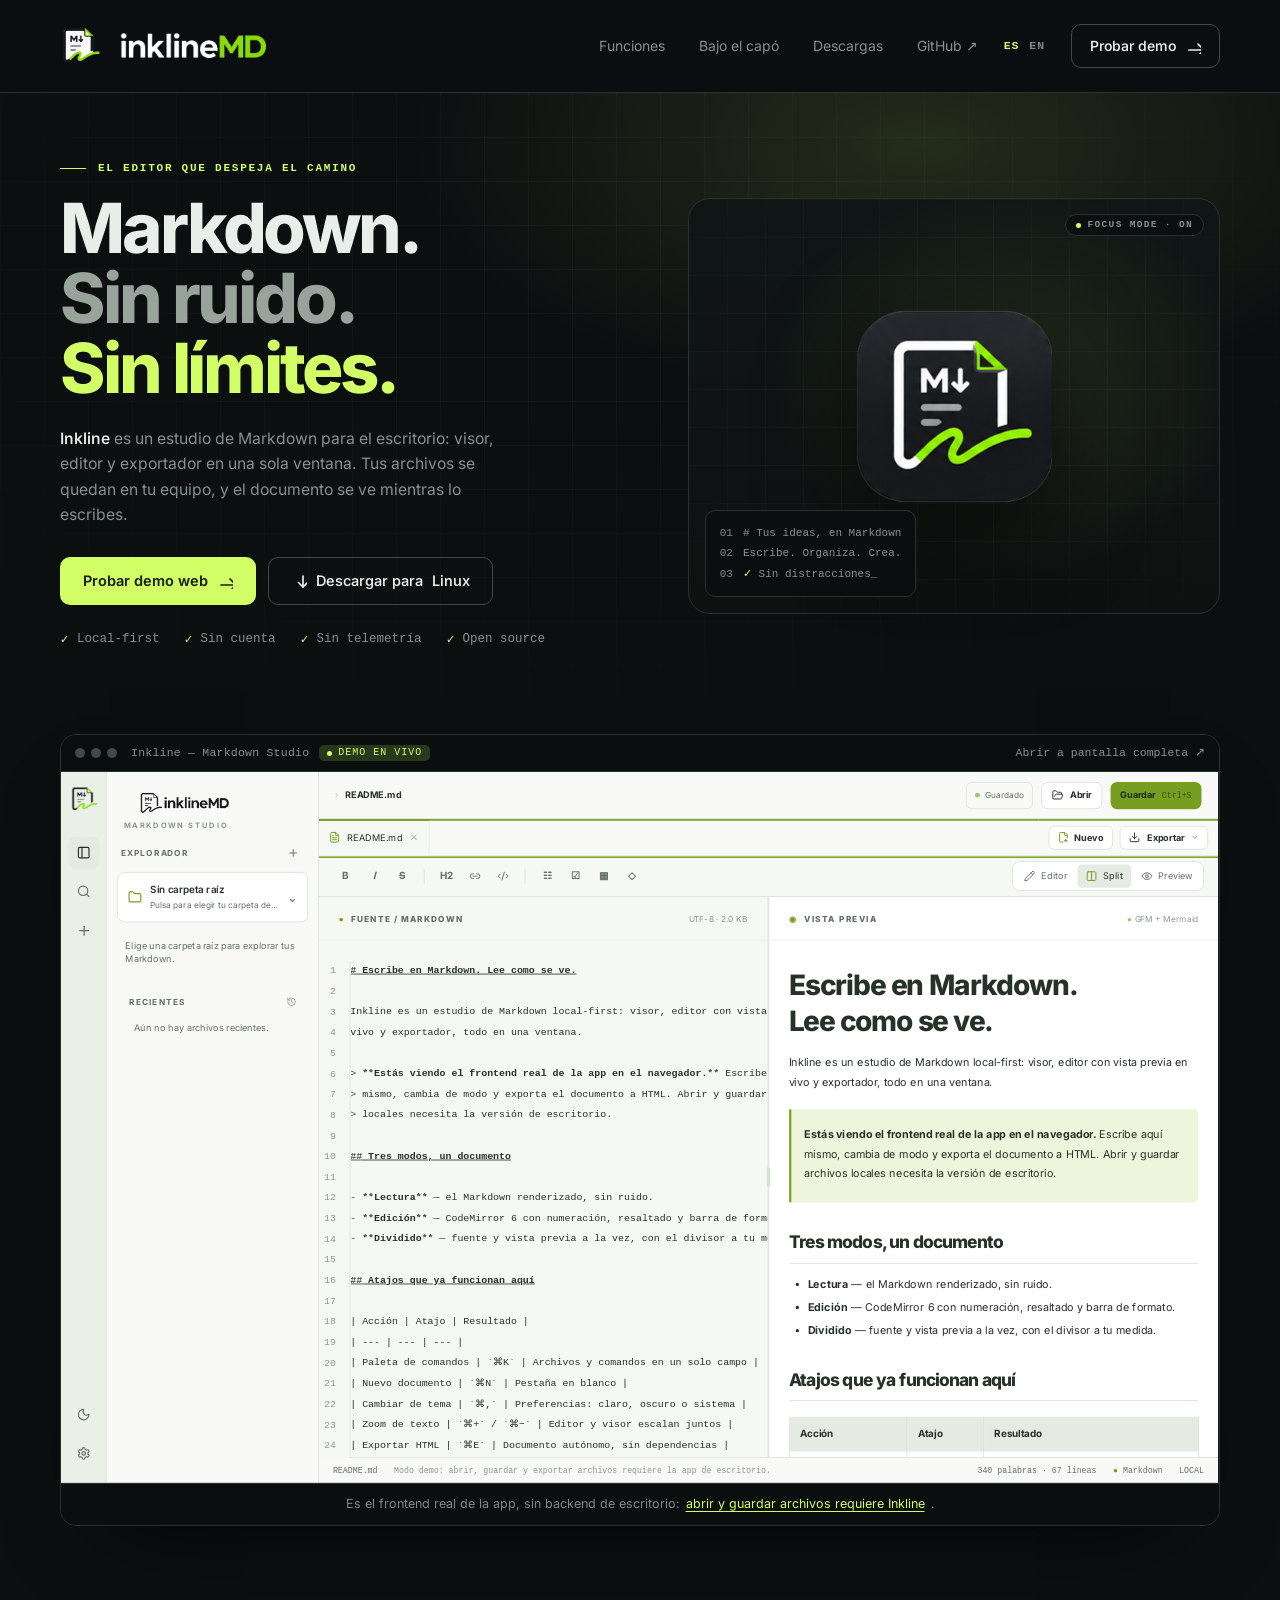
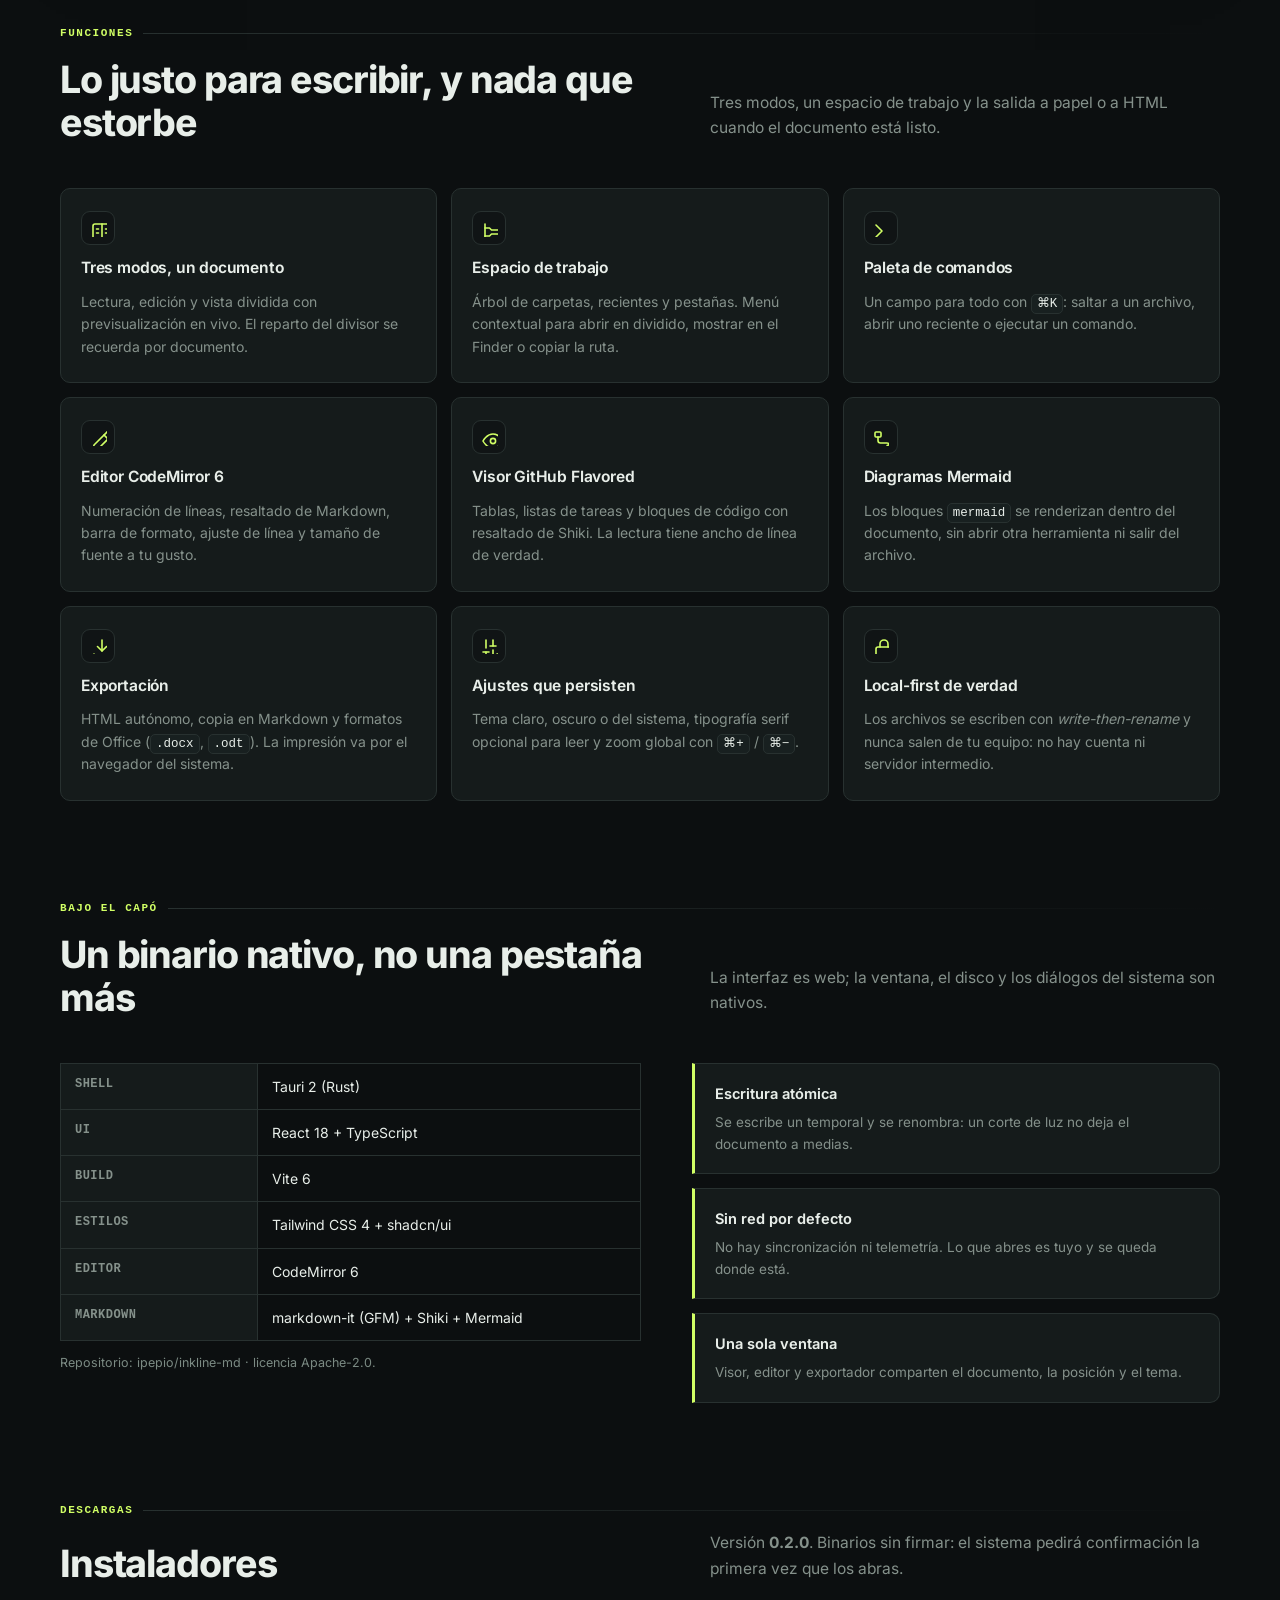
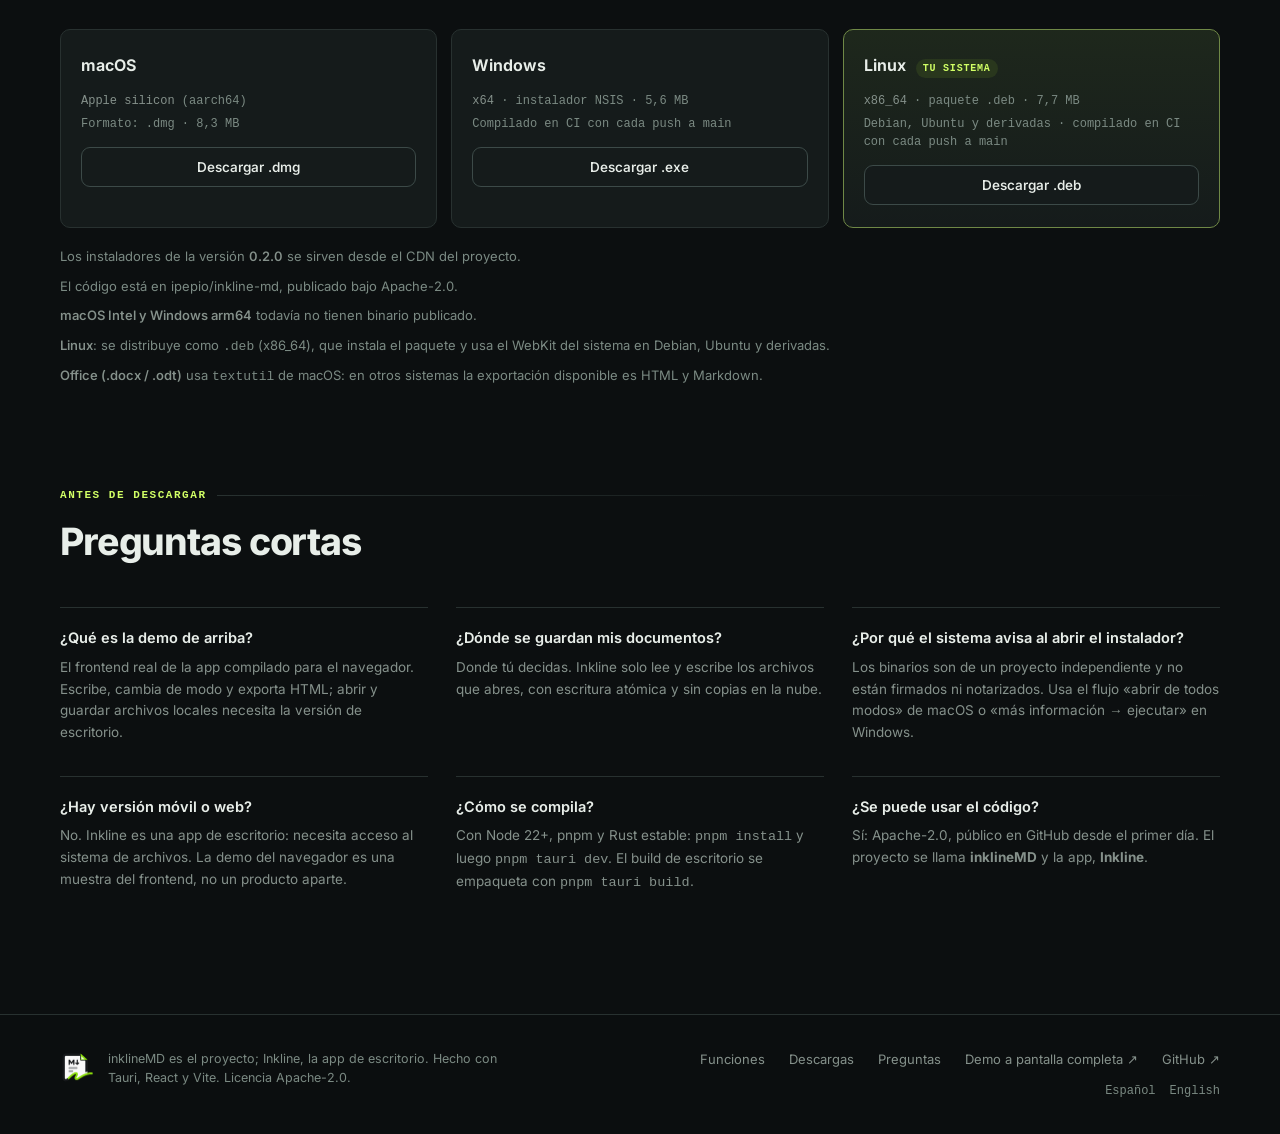
==== commit dcfcaed6: "feat(landing): surface the public repo, the license and the context menu The repository is public an" ====
--- a/index.html
+++ b/index.html
@@ -16,6 +16,9 @@
   <meta property="og:title" content="Inkline — Markdown Studio para escritorio">
   <meta property="og:description" content="Markdown sin ruido: vista previa en vivo, diagramas y exportación, en una app de escritorio local-first. Proyecto inklineMD.">
   <meta property="og:image" content="./assets/app-icon.png">
+  <meta property="og:site_name" content="inklineMD">
+  <meta property="og:locale" content="es_ES">
+  <meta name="twitter:card" content="summary">
 </head>
 <body>
 <a class="skip" href="#contenido">Ir al contenido</a>
@@ -31,6 +34,7 @@
         <a href="#funciones">Funciones</a>
         <a href="#stack">Bajo el capó</a>
         <a href="#descargas">Descargas</a>
+        <a href="https://github.com/ipepio/inkline-md" target="_blank" rel="noopener">GitHub ↗</a>
       </nav>
       <div class="lang" role="group" aria-label="Idioma">
         <a href="./index.html" aria-current="page" lang="es">ES</a><a href="./en.html" hreflang="en" lang="en">EN</a>
@@ -69,6 +73,7 @@
           <li>Local-first</li>
           <li>Sin cuenta</li>
           <li>Sin telemetría</li>
+          <li>Open source</li>
         </ul>
       </div>
       <div class="hero__art" aria-hidden="true">
@@ -131,7 +136,7 @@
         <li class="feature">
           <span class="feature__icon"><svg aria-hidden="true"><use href="./assets/icons.svg#i-tree"></use></svg></span>
           <h3>Espacio de trabajo</h3>
-          <p>Árbol de carpetas, recientes y pestañas. Cambiar de archivo no pierde ni el cursor ni la posición de lectura.</p>
+          <p>Árbol de carpetas, recientes y pestañas. Menú contextual para abrir en dividido, mostrar en el Finder o copiar la ruta.</p>
         </li>
         <li class="feature">
           <span class="feature__icon"><svg aria-hidden="true"><use href="./assets/icons.svg#i-command"></use></svg></span>
@@ -298,7 +303,7 @@
         </div>
         <div>
           <dt>¿Se puede usar el código?</dt>
-          <dd>Sí: licencia Apache-2.0. El proyecto se llama <strong>inklineMD</strong> y la app, <strong>Inkline</strong>.</dd>
+          <dd>Sí: <a href="https://github.com/ipepio/inkline-md">Apache-2.0</a>, público en GitHub desde el primer día. El proyecto se llama <strong>inklineMD</strong> y la app, <strong>Inkline</strong>.</dd>
         </div>
       </dl>
     </div>
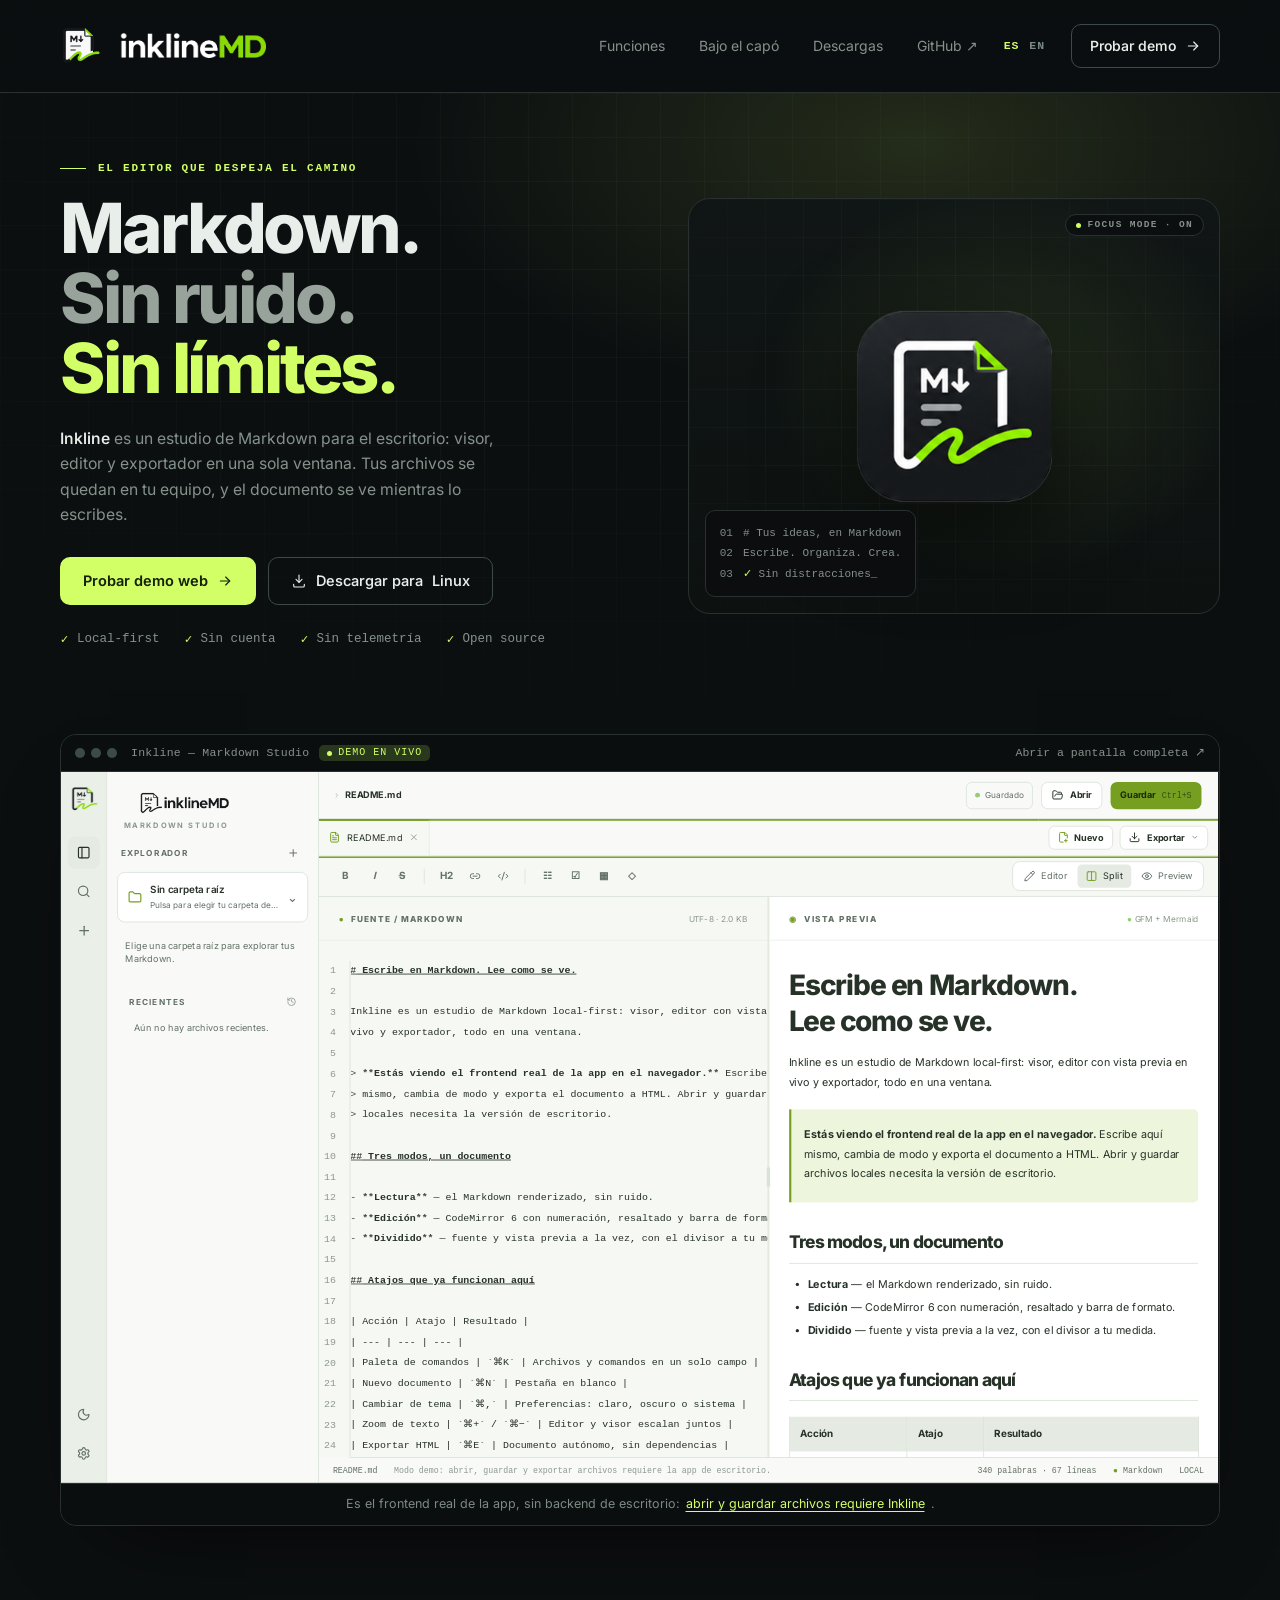
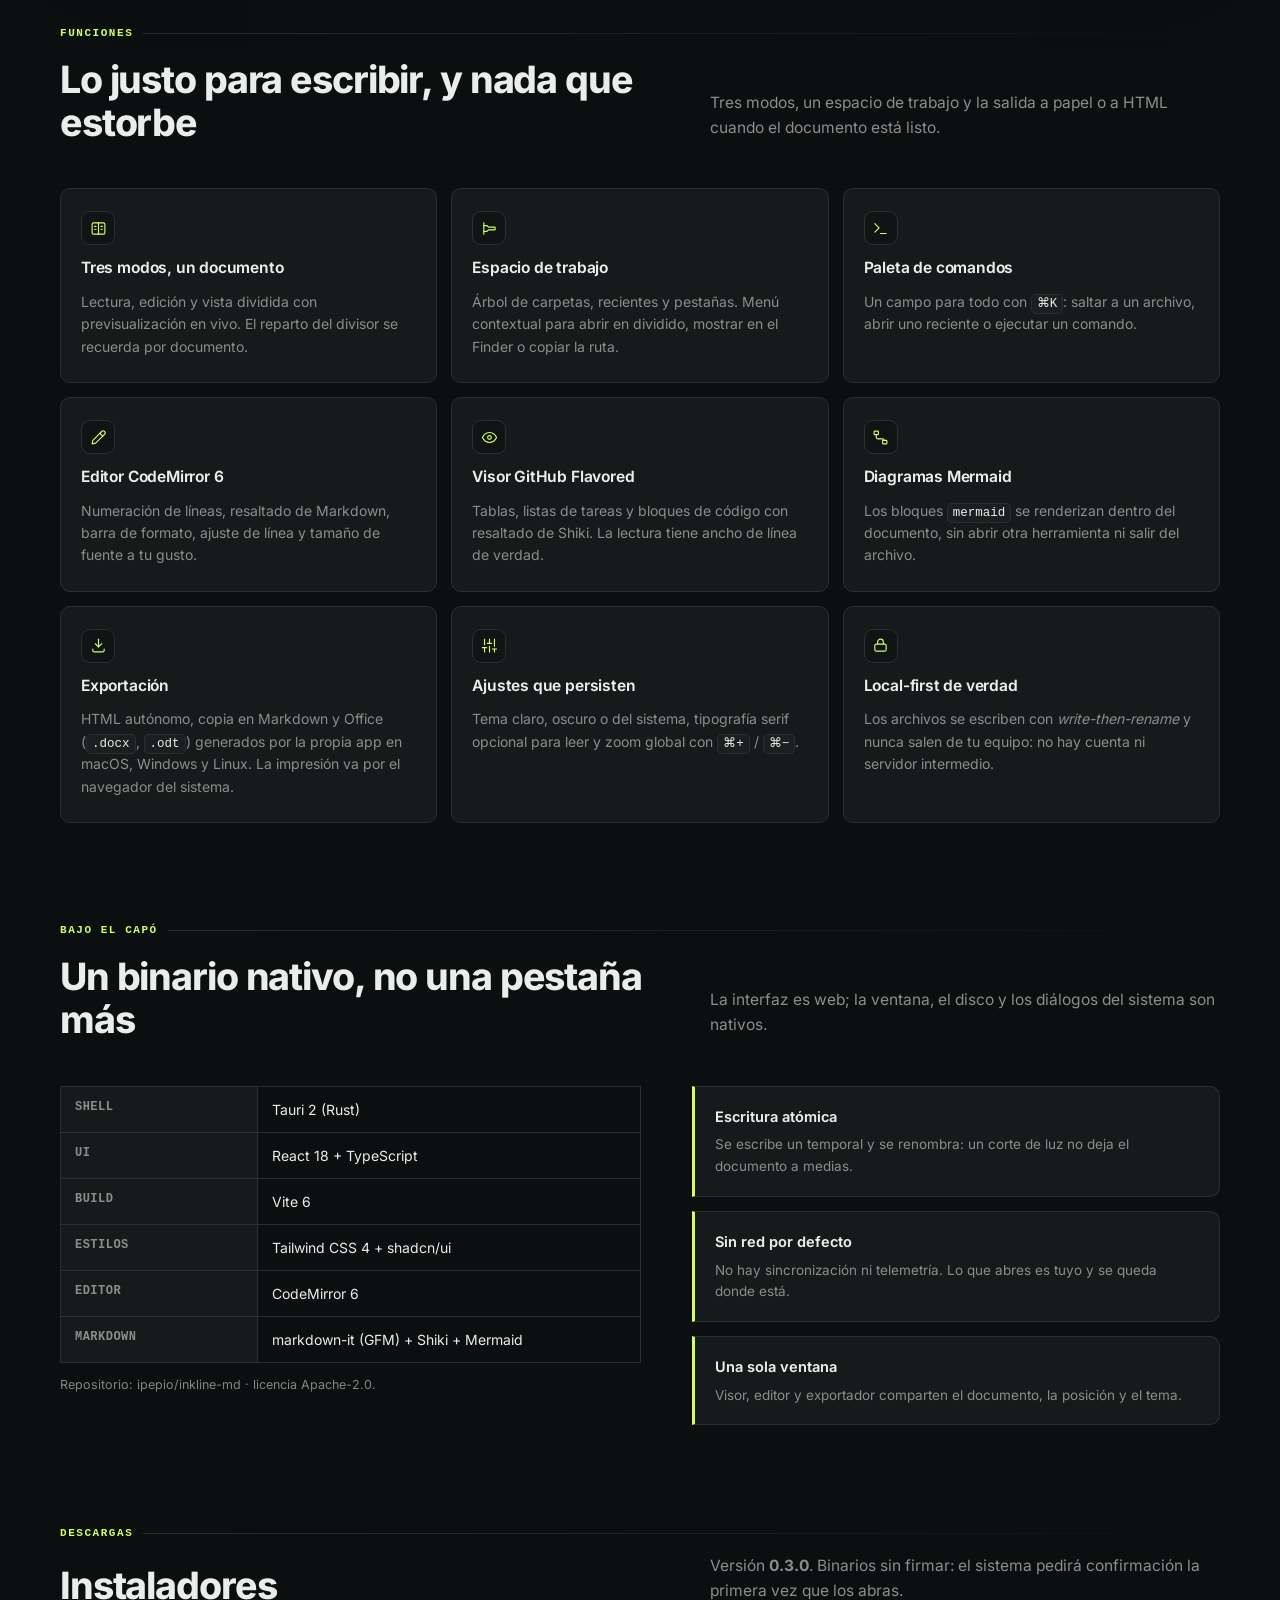
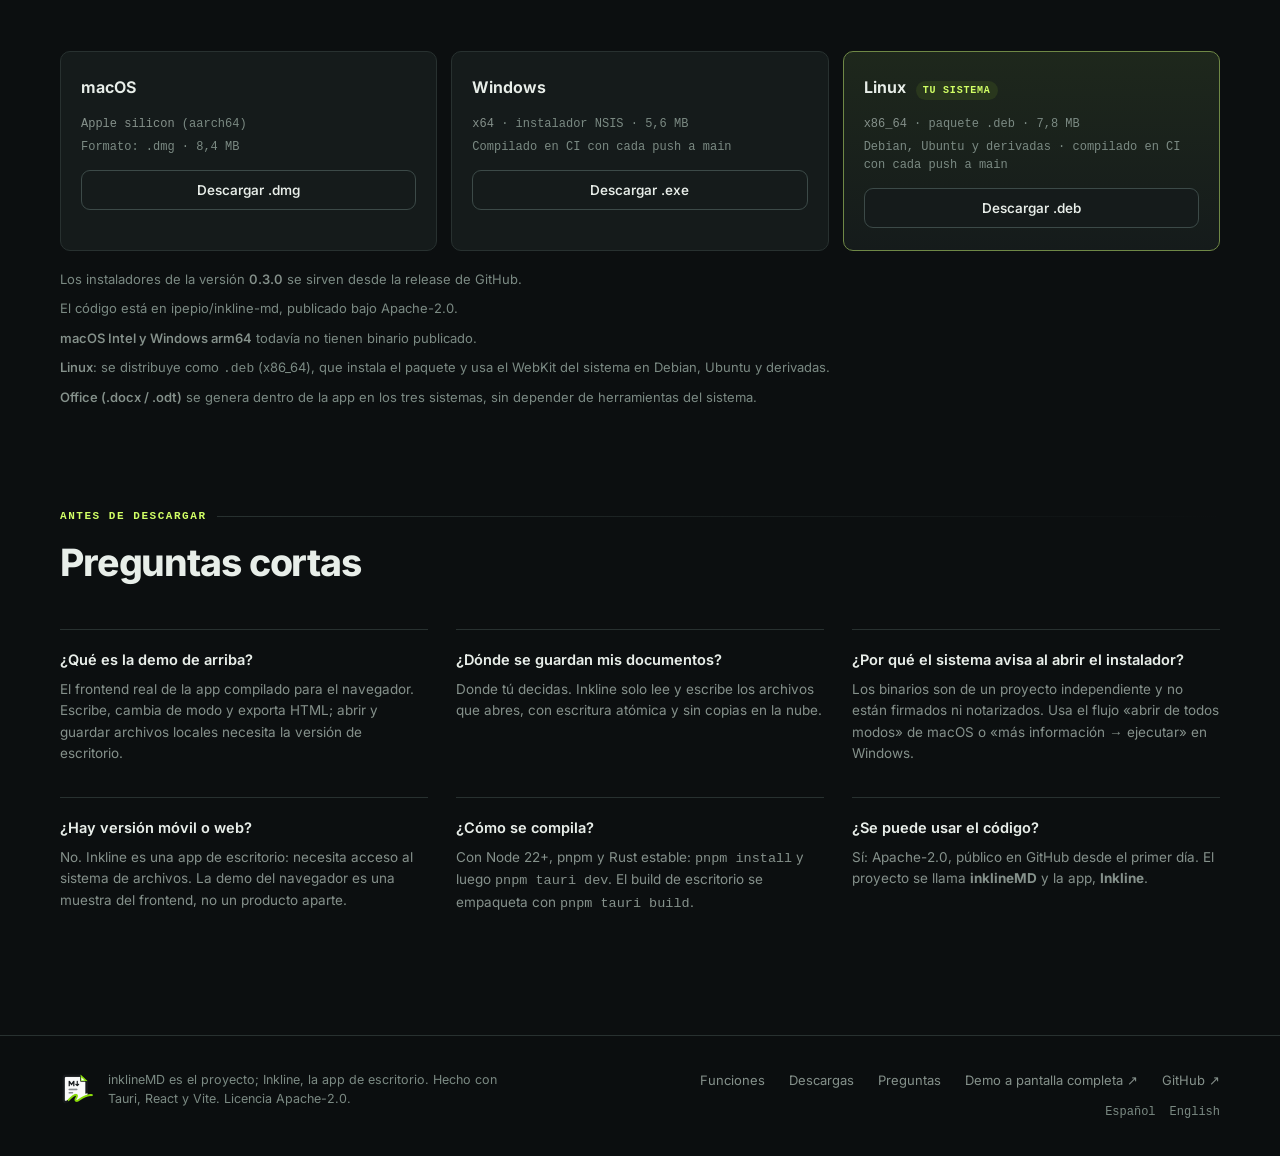
==== commit a4d2d9c8: "feat(release): ship 0.3.0 with cross-platform Office export Version bump, sizes and download links m" ====
--- a/index.html
+++ b/index.html
@@ -8,17 +8,20 @@
   <title>Inkline — Markdown Studio para escritorio</title>
   <meta name="description" content="Inkline es un estudio de Markdown local-first para escritorio: visor, editor con vista previa en vivo, diagramas Mermaid y exportación a HTML, Markdown y Office. Pruébalo en la demo del navegador.">
   <link rel="icon" type="image/png" href="./assets/app-icon.png">
-  <link rel="canonical" href="./index.html">
-  <link rel="alternate" hreflang="en" href="./en.html">
+  <link rel="canonical" href="https://inkline.ipepio.com/">
+  <link rel="alternate" hreflang="en" href="https://inkline.ipepio.com/en.html">
   <link rel="preload" as="font" type="font/woff2" href="./assets/fonts/inter-latin.woff2" crossorigin>
   <link rel="stylesheet" href="./assets/site.css">
   <meta property="og:type" content="website">
   <meta property="og:title" content="Inkline — Markdown Studio para escritorio">
   <meta property="og:description" content="Markdown sin ruido: vista previa en vivo, diagramas y exportación, en una app de escritorio local-first. Proyecto inklineMD.">
-  <meta property="og:image" content="./assets/app-icon.png">
+  <meta property="og:image" content="https://inkline.ipepio.com/assets/demo-poster.png">
+  <meta property="og:image:width" content="1400">
+  <meta property="og:image:height" content="860">
+  <meta property="og:url" content="https://inkline.ipepio.com/">
   <meta property="og:site_name" content="inklineMD">
   <meta property="og:locale" content="es_ES">
-  <meta name="twitter:card" content="summary">
+  <meta name="twitter:card" content="summary_large_image">
 </head>
 <body>
 <a class="skip" href="#contenido">Ir al contenido</a>
@@ -161,7 +164,7 @@
         <li class="feature">
           <span class="feature__icon"><svg aria-hidden="true"><use href="./assets/icons.svg#i-export"></use></svg></span>
           <h3>Exportación</h3>
-          <p>HTML autónomo, copia en Markdown y formatos de Office (<code>.docx</code>, <code>.odt</code>). La impresión va por el navegador del sistema.</p>
+          <p>HTML autónomo, copia en Markdown y Office (<code>.docx</code>, <code>.odt</code>) generados por la propia app en macOS, Windows y Linux. La impresión va por el navegador del sistema.</p>
         </li>
         <li class="feature">
           <span class="feature__icon"><svg aria-hidden="true"><use href="./assets/icons.svg#i-sliders"></use></svg></span>
@@ -223,7 +226,7 @@
         <p class="kicker">Descargas</p>
         <h2 id="descargas-title">Instaladores</h2>
         <p class="section__lede">
-          Versión <strong>0.2.0</strong>. Binarios sin firmar: el sistema pedirá
+          Versión <strong>0.3.0</strong>. Binarios sin firmar: el sistema pedirá
           confirmación la primera vez que los abras.
         </p>
       </div>
@@ -235,9 +238,9 @@
           </div>
           <div class="download__meta">
             <span><strong>Apple silicon</strong> (aarch64)</span>
-            <span>Formato: .dmg · 8,3 MB</span>
-          </div>
-          <a class="btn" href="https://s3.ipepio.com/public/inkline/0.2.0/Inkline_0.2.0_aarch64.dmg" data-release="macos-arm64" download>Descargar .dmg</a>
+            <span>Formato: .dmg · 8,4 MB</span>
+          </div>
+          <a class="btn" href="https://github.com/ipepio/inkline-md/releases/download/v0.3.0/Inkline_0.3.0_aarch64.dmg" data-release="macos-arm64" download>Descargar .dmg</a>
         </li>
         <li class="download" data-os="windows" data-release="windows-x64">
           <div class="download__head">
@@ -248,7 +251,7 @@
             <span><strong>x64</strong> · instalador NSIS · 5,6 MB</span>
             <span>Compilado en CI con cada push a <code>main</code></span>
           </div>
-          <a class="btn" href="https://s3.ipepio.com/public/inkline/0.2.0/Inkline_0.2.0_x64-setup.exe" data-release="windows-x64" rel="noopener">Descargar .exe</a>
+          <a class="btn" href="https://github.com/ipepio/inkline-md/releases/download/v0.3.0/Inkline_0.3.0_x64-setup.exe" data-release="windows-x64" rel="noopener">Descargar .exe</a>
         </li>
         <li class="download" data-os="linux">
           <div class="download__head">
@@ -256,20 +259,20 @@
             <span class="download__badge">Tu sistema</span>
           </div>
           <div class="download__meta">
-            <span><strong>x86_64</strong> · paquete .deb · 7,7 MB</span>
+            <span><strong>x86_64</strong> · paquete .deb · 7,8 MB</span>
             <span>Debian, Ubuntu y derivadas · compilado en CI con cada push a <code>main</code></span>
           </div>
           <div class="download__actions">
-            <a class="btn" href="https://s3.ipepio.com/public/inkline/0.2.0/Inkline_0.2.0_amd64.deb" data-release="linux-deb" rel="noopener">Descargar .deb</a>
+            <a class="btn" href="https://github.com/ipepio/inkline-md/releases/download/v0.3.0/Inkline_0.3.0_amd64.deb" data-release="linux-deb" rel="noopener">Descargar .deb</a>
           </div>
         </li>
       </ul>
       <div class="downloads__note">
-        <p>Los instaladores de la versión <strong>0.2.0</strong> se sirven desde el CDN del proyecto.</p>
+        <p>Los instaladores de la versión <strong>0.3.0</strong> se sirven desde la <a href="https://github.com/ipepio/inkline-md/releases/tag/v0.3.0">release de GitHub</a>.</p>
         <p>El código está en <a href="https://github.com/ipepio/inkline-md">ipepio/inkline-md</a>, publicado bajo Apache-2.0.</p>
         <p><strong>macOS Intel y Windows arm64</strong> todavía no tienen binario publicado.</p>
         <p><strong>Linux</strong>: se distribuye como <code>.deb</code> (x86_64), que instala el paquete y usa el WebKit del sistema en Debian, Ubuntu y derivadas.</p>
-        <p><strong>Office (.docx / .odt)</strong> usa <code>textutil</code> de macOS: en otros sistemas la exportación disponible es HTML y Markdown.</p>
+        <p><strong>Office (.docx / .odt)</strong> se genera dentro de la app en los tres sistemas, sin depender de herramientas del sistema.</p>
       </div>
     </div>
   </section>
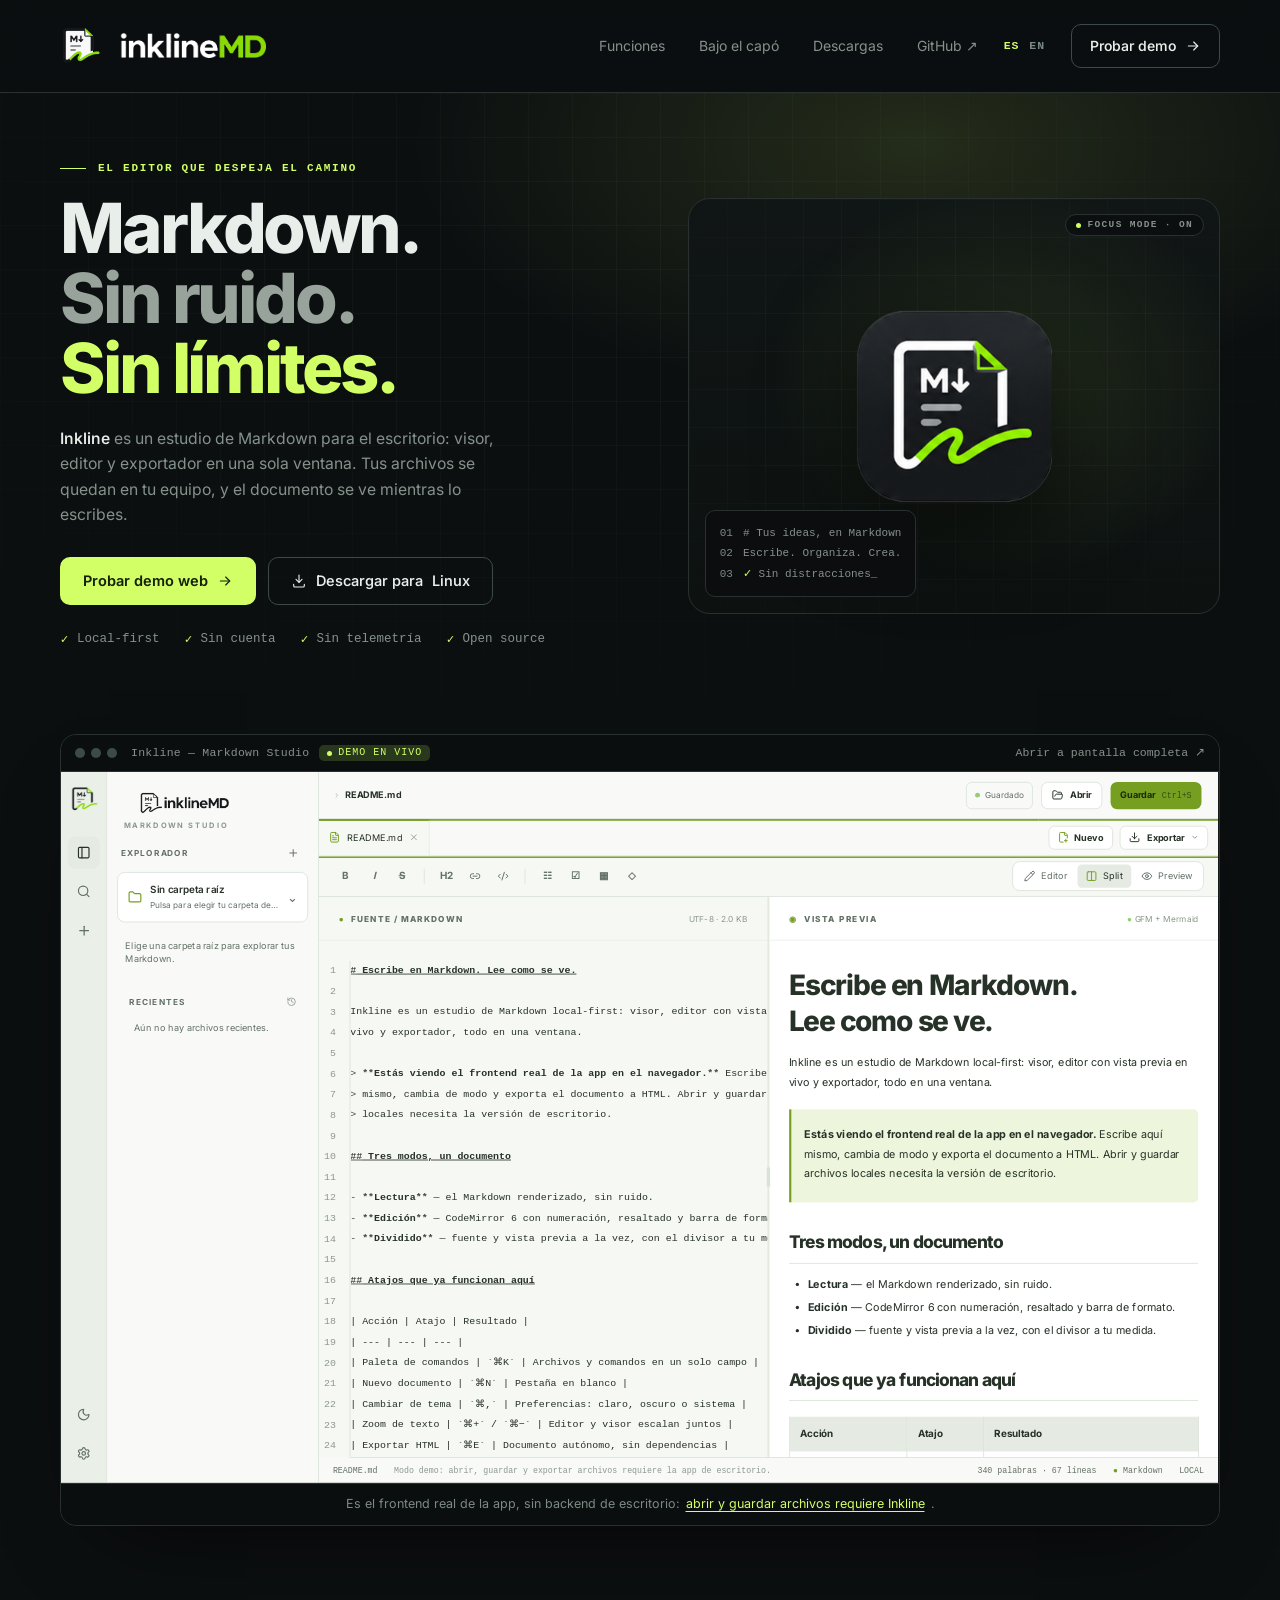
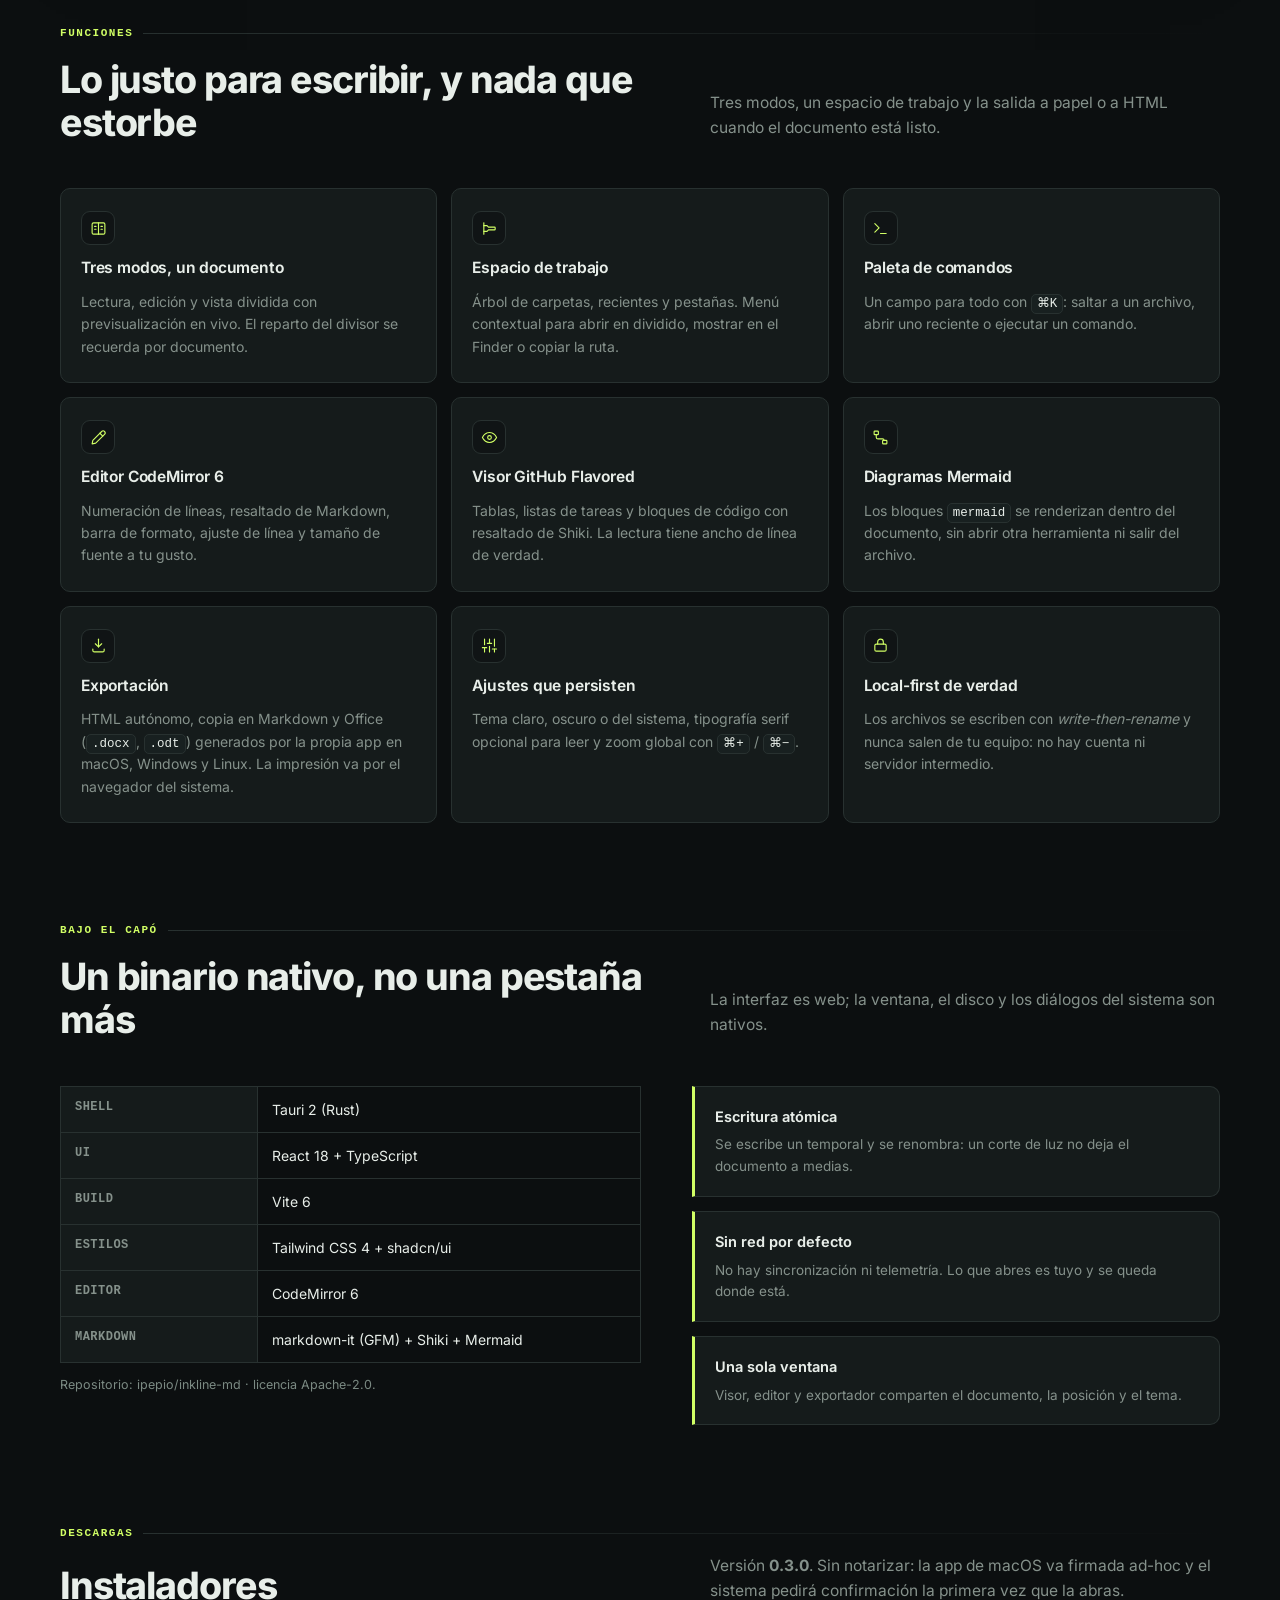
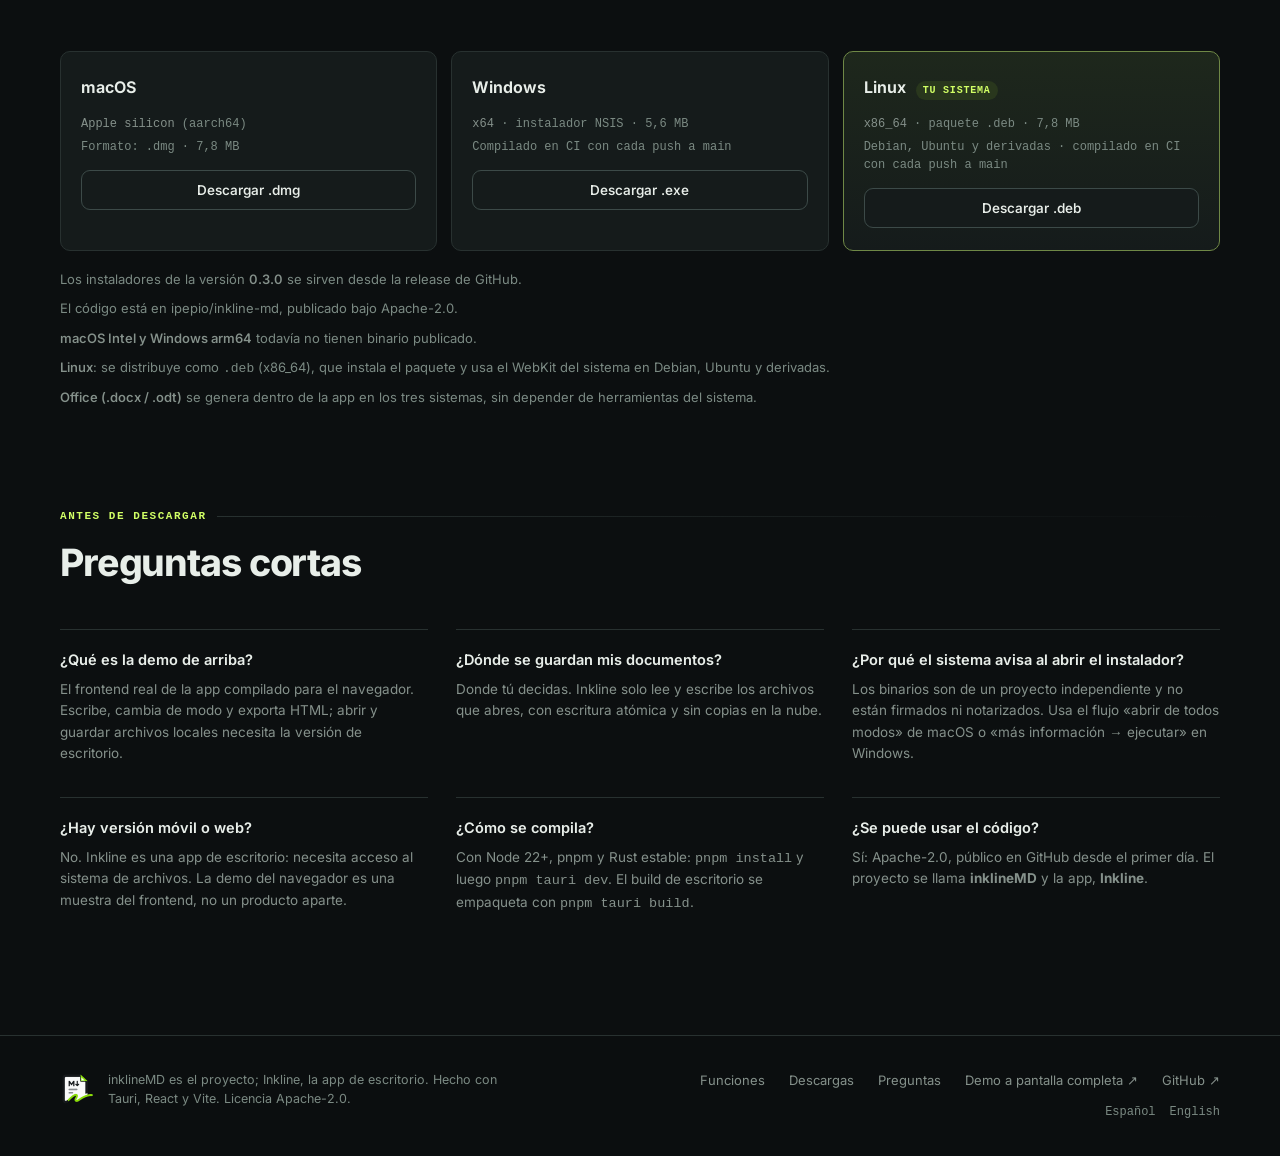
==== commit 0b434df2: "feat(downloads): 7.8 MB ad-hoc signed macOS image The rebuilt dmg is smaller because the packaging s" ====
--- a/index.html
+++ b/index.html
@@ -226,8 +226,8 @@
         <p class="kicker">Descargas</p>
         <h2 id="descargas-title">Instaladores</h2>
         <p class="section__lede">
-          Versión <strong>0.3.0</strong>. Binarios sin firmar: el sistema pedirá
-          confirmación la primera vez que los abras.
+          Versión <strong>0.3.0</strong>. Sin notarizar: la app de macOS va firmada
+          ad-hoc y el sistema pedirá confirmación la primera vez que la abras.
         </p>
       </div>
       <ul class="downloads">
@@ -238,7 +238,7 @@
           </div>
           <div class="download__meta">
             <span><strong>Apple silicon</strong> (aarch64)</span>
-            <span>Formato: .dmg · 8,4 MB</span>
+            <span>Formato: .dmg · 7,8 MB</span>
           </div>
           <a class="btn" href="https://github.com/ipepio/inkline-md/releases/download/v0.3.0/Inkline_0.3.0_aarch64.dmg" data-release="macos-arm64" download>Descargar .dmg</a>
         </li>
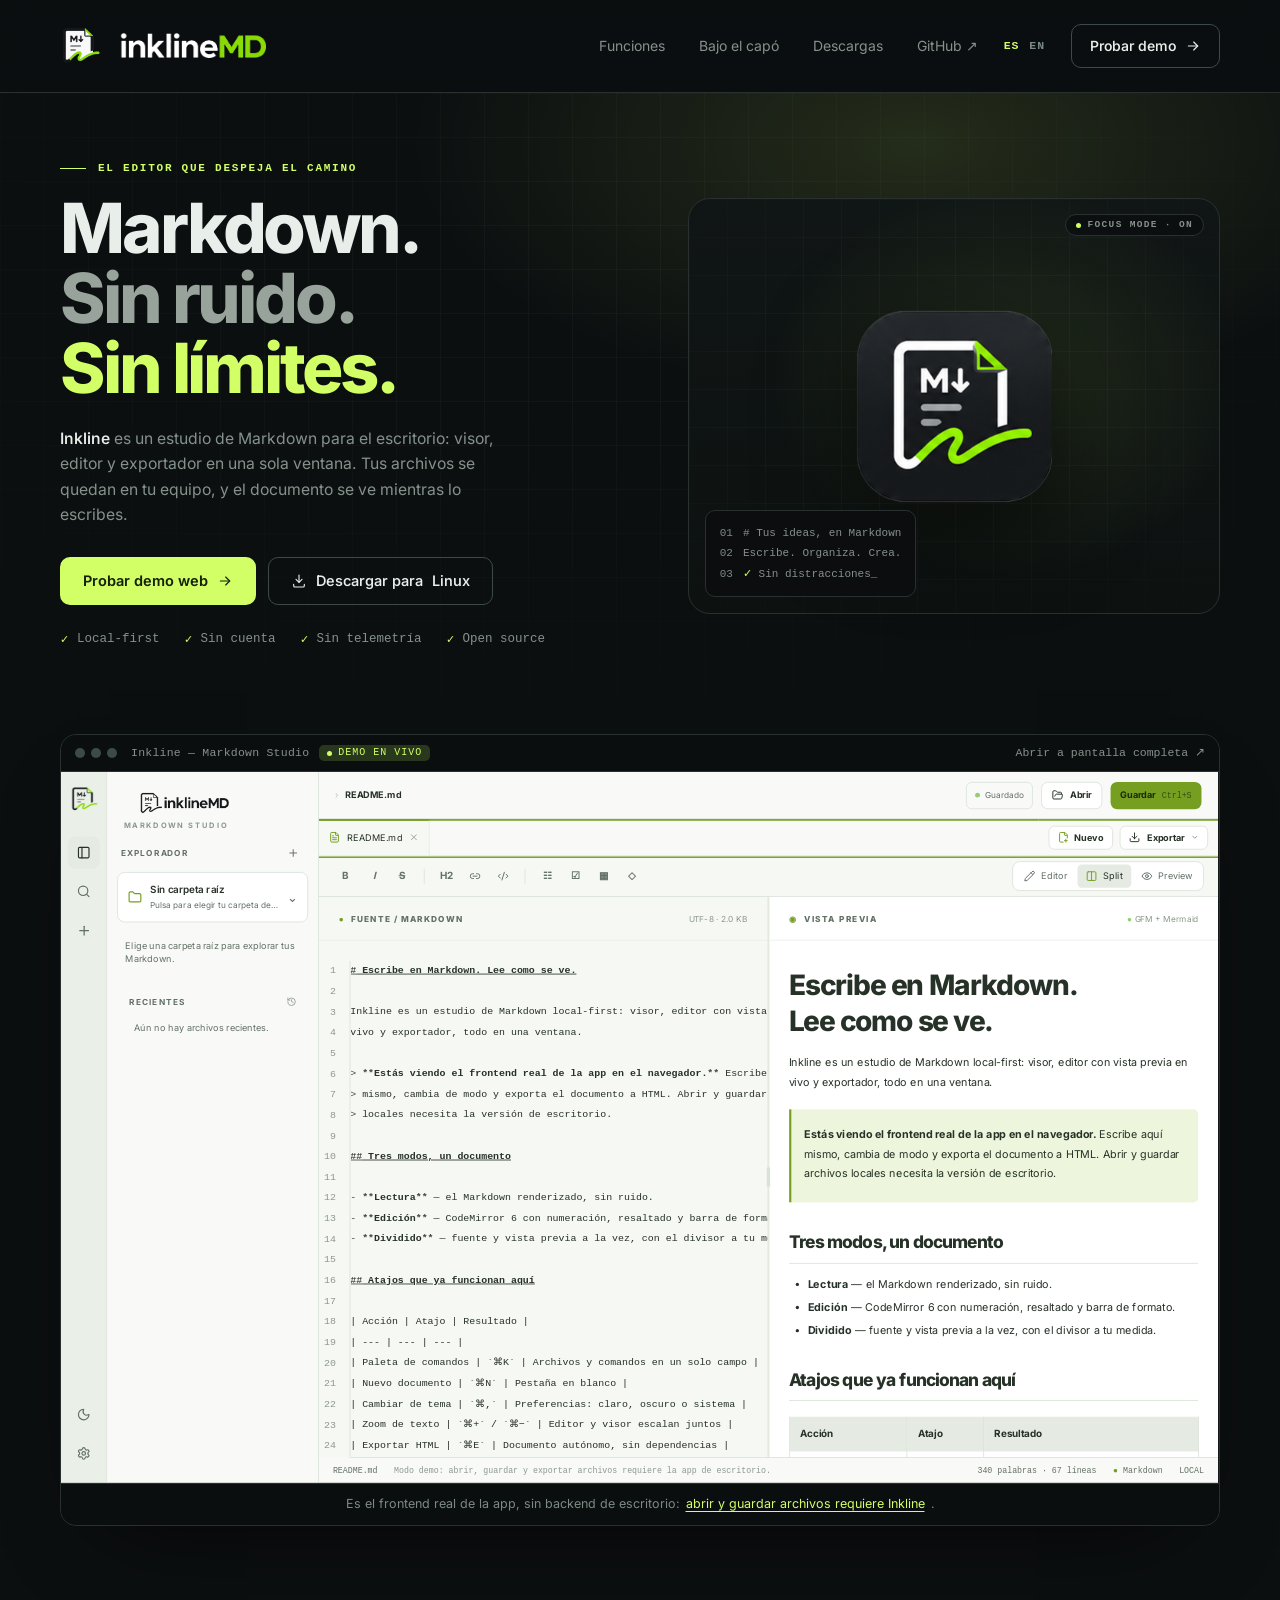
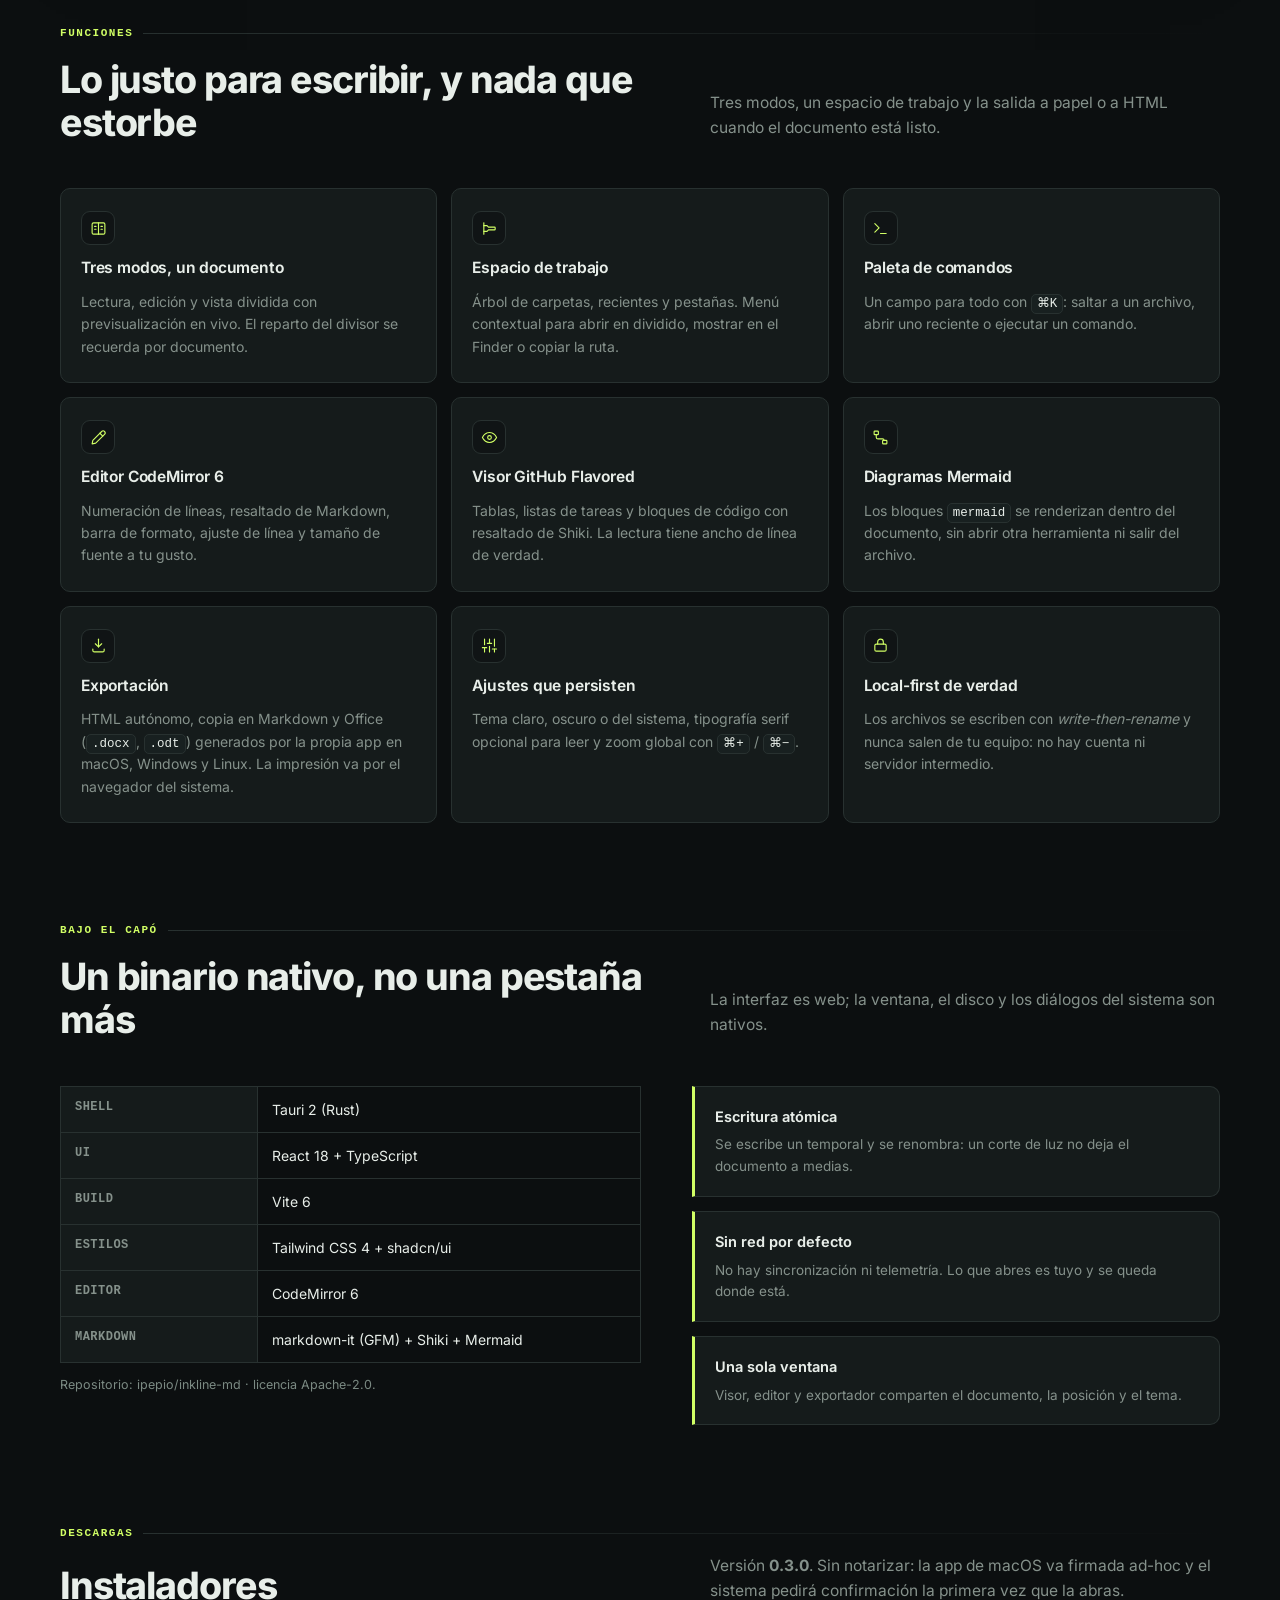
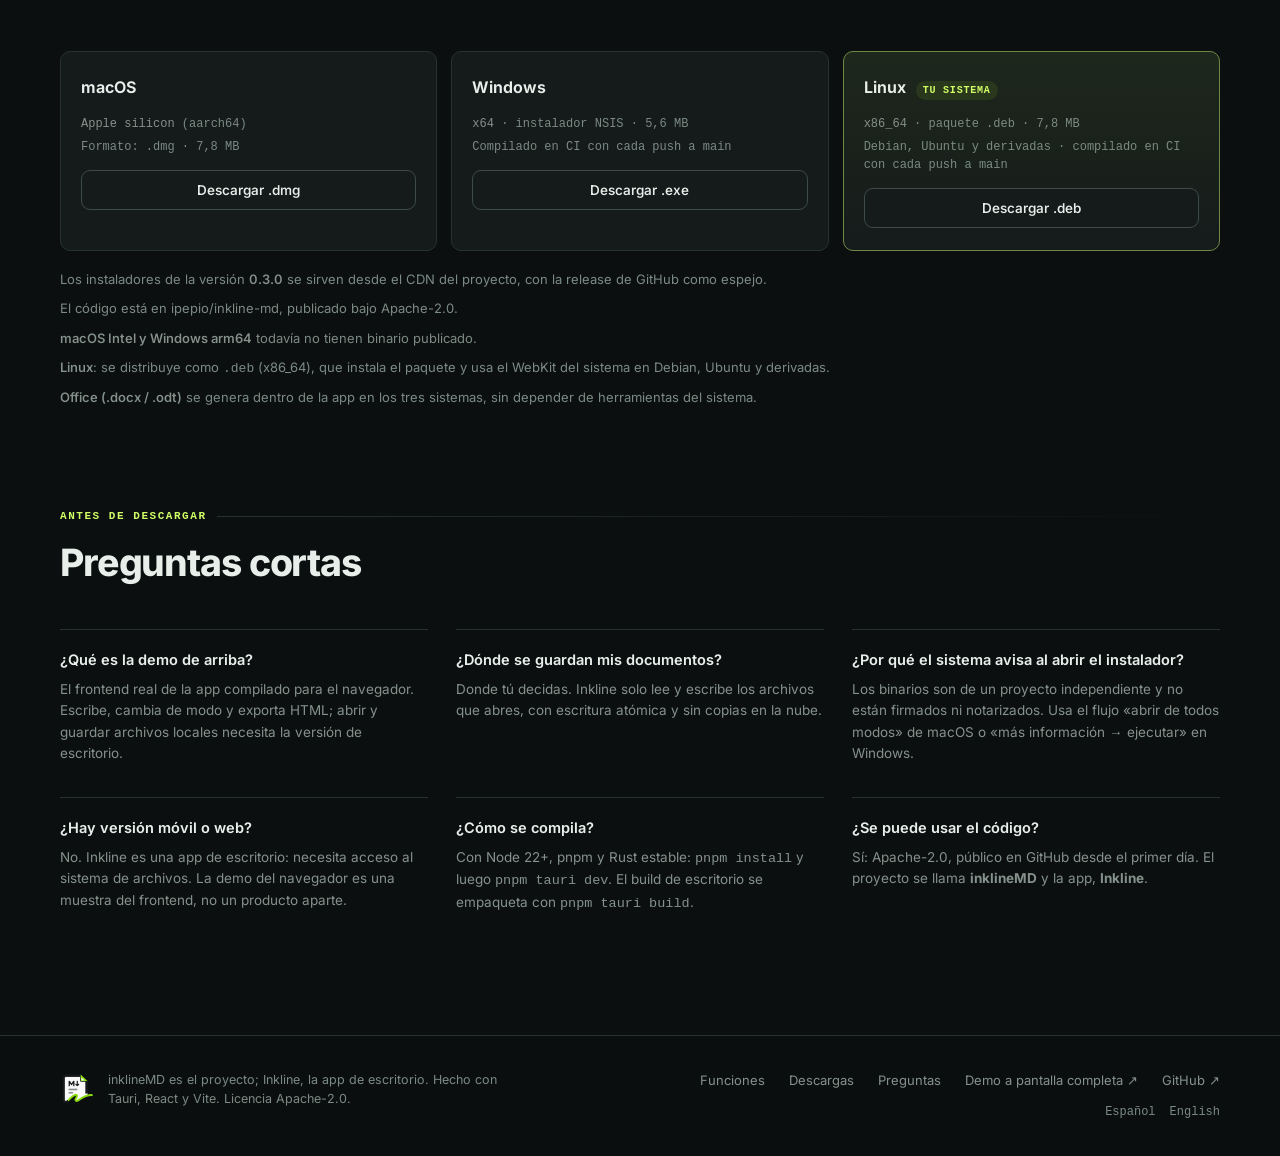
==== commit c74e9e7b: "feat(downloads): serve 0.3.0 from the CDN again With the four artifacts uploaded to the project CDN," ====
--- a/index.html
+++ b/index.html
@@ -240,7 +240,7 @@
             <span><strong>Apple silicon</strong> (aarch64)</span>
             <span>Formato: .dmg · 7,8 MB</span>
           </div>
-          <a class="btn" href="https://github.com/ipepio/inkline-md/releases/download/v0.3.0/Inkline_0.3.0_aarch64.dmg" data-release="macos-arm64" download>Descargar .dmg</a>
+          <a class="btn" href="https://s3.ipepio.com/public/inkline/0.3.0/Inkline_0.3.0_aarch64.dmg" data-release="macos-arm64" download>Descargar .dmg</a>
         </li>
         <li class="download" data-os="windows" data-release="windows-x64">
           <div class="download__head">
@@ -251,7 +251,7 @@
             <span><strong>x64</strong> · instalador NSIS · 5,6 MB</span>
             <span>Compilado en CI con cada push a <code>main</code></span>
           </div>
-          <a class="btn" href="https://github.com/ipepio/inkline-md/releases/download/v0.3.0/Inkline_0.3.0_x64-setup.exe" data-release="windows-x64" rel="noopener">Descargar .exe</a>
+          <a class="btn" href="https://s3.ipepio.com/public/inkline/0.3.0/Inkline_0.3.0_x64-setup.exe" data-release="windows-x64" rel="noopener">Descargar .exe</a>
         </li>
         <li class="download" data-os="linux">
           <div class="download__head">
@@ -263,12 +263,12 @@
             <span>Debian, Ubuntu y derivadas · compilado en CI con cada push a <code>main</code></span>
           </div>
           <div class="download__actions">
-            <a class="btn" href="https://github.com/ipepio/inkline-md/releases/download/v0.3.0/Inkline_0.3.0_amd64.deb" data-release="linux-deb" rel="noopener">Descargar .deb</a>
+            <a class="btn" href="https://s3.ipepio.com/public/inkline/0.3.0/Inkline_0.3.0_amd64.deb" data-release="linux-deb" rel="noopener">Descargar .deb</a>
           </div>
         </li>
       </ul>
       <div class="downloads__note">
-        <p>Los instaladores de la versión <strong>0.3.0</strong> se sirven desde la <a href="https://github.com/ipepio/inkline-md/releases/tag/v0.3.0">release de GitHub</a>.</p>
+        <p>Los instaladores de la versión <strong>0.3.0</strong> se sirven desde el CDN del proyecto, con la <a href="https://github.com/ipepio/inkline-md/releases/tag/v0.3.0">release de GitHub</a> como espejo.</p>
         <p>El código está en <a href="https://github.com/ipepio/inkline-md">ipepio/inkline-md</a>, publicado bajo Apache-2.0.</p>
         <p><strong>macOS Intel y Windows arm64</strong> todavía no tienen binario publicado.</p>
         <p><strong>Linux</strong>: se distribuye como <code>.deb</code> (x86_64), que instala el paquete y usa el WebKit del sistema en Debian, Ubuntu y derivadas.</p>
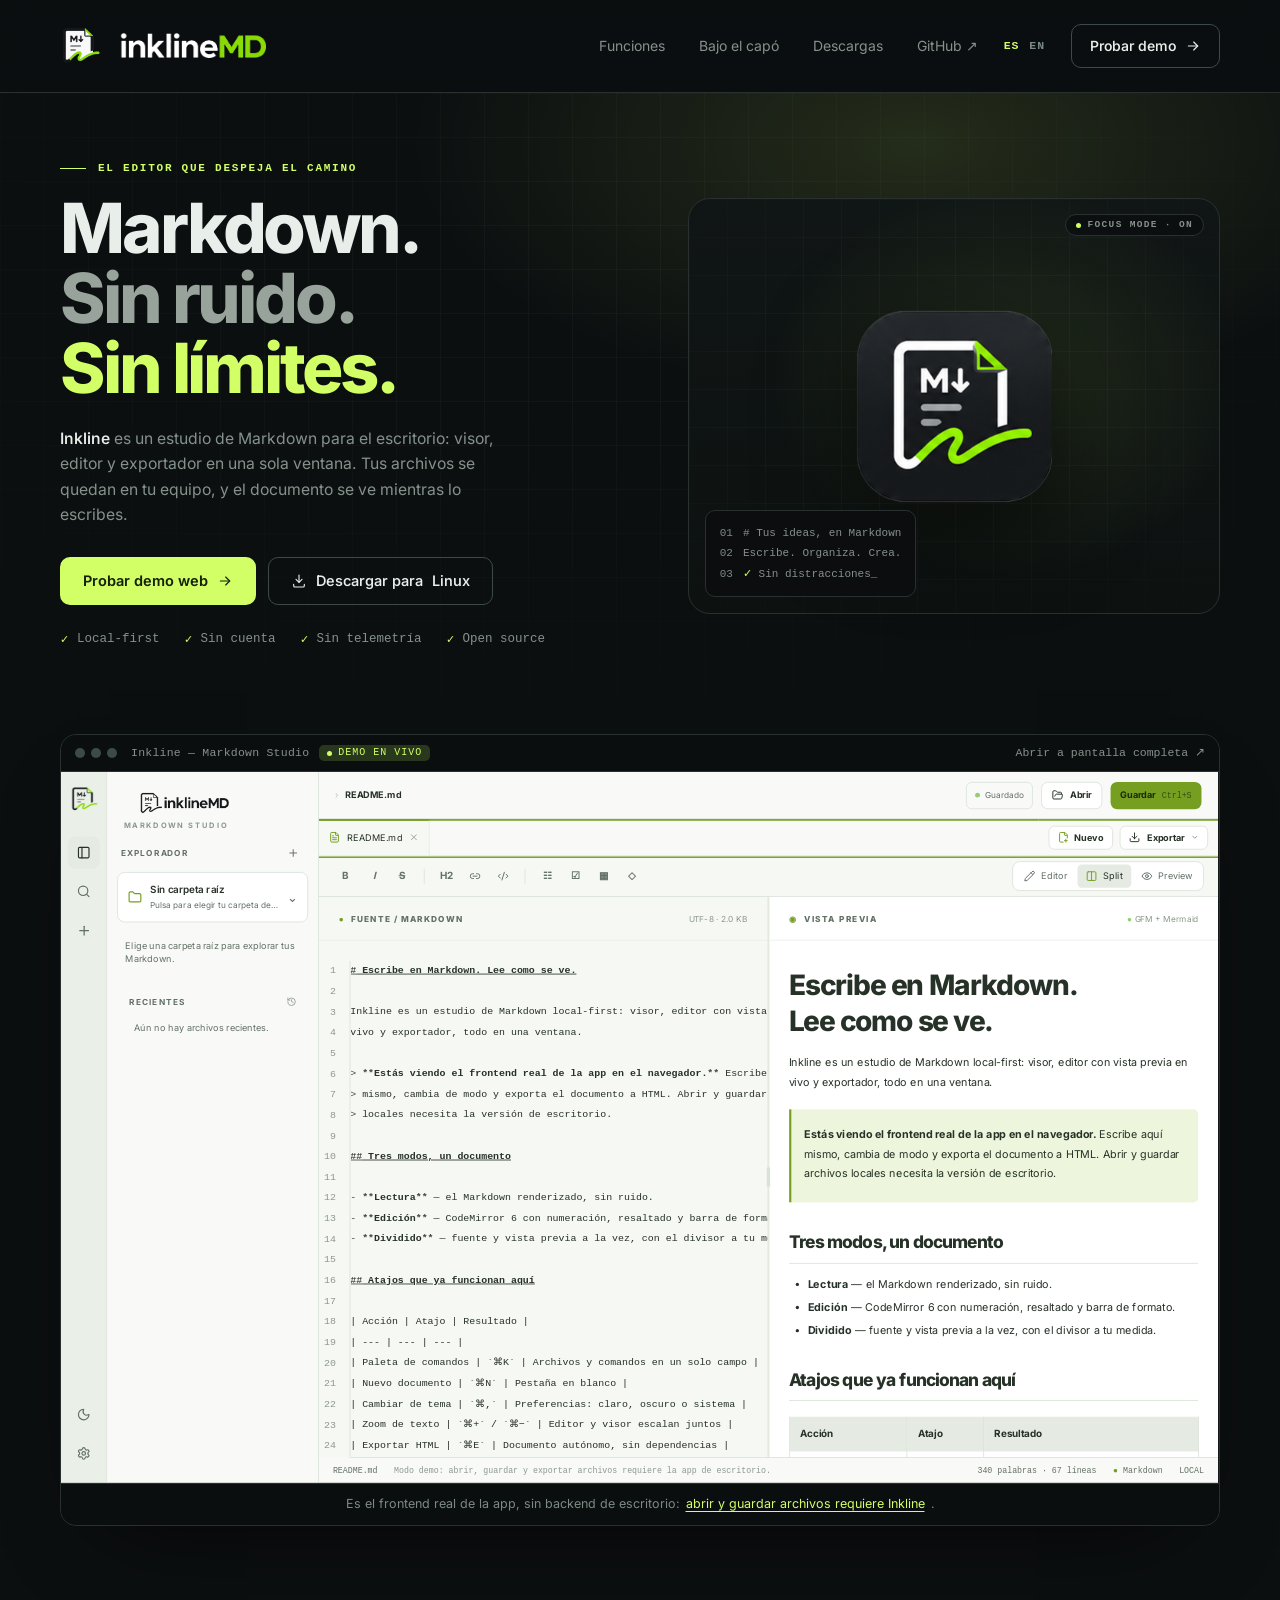
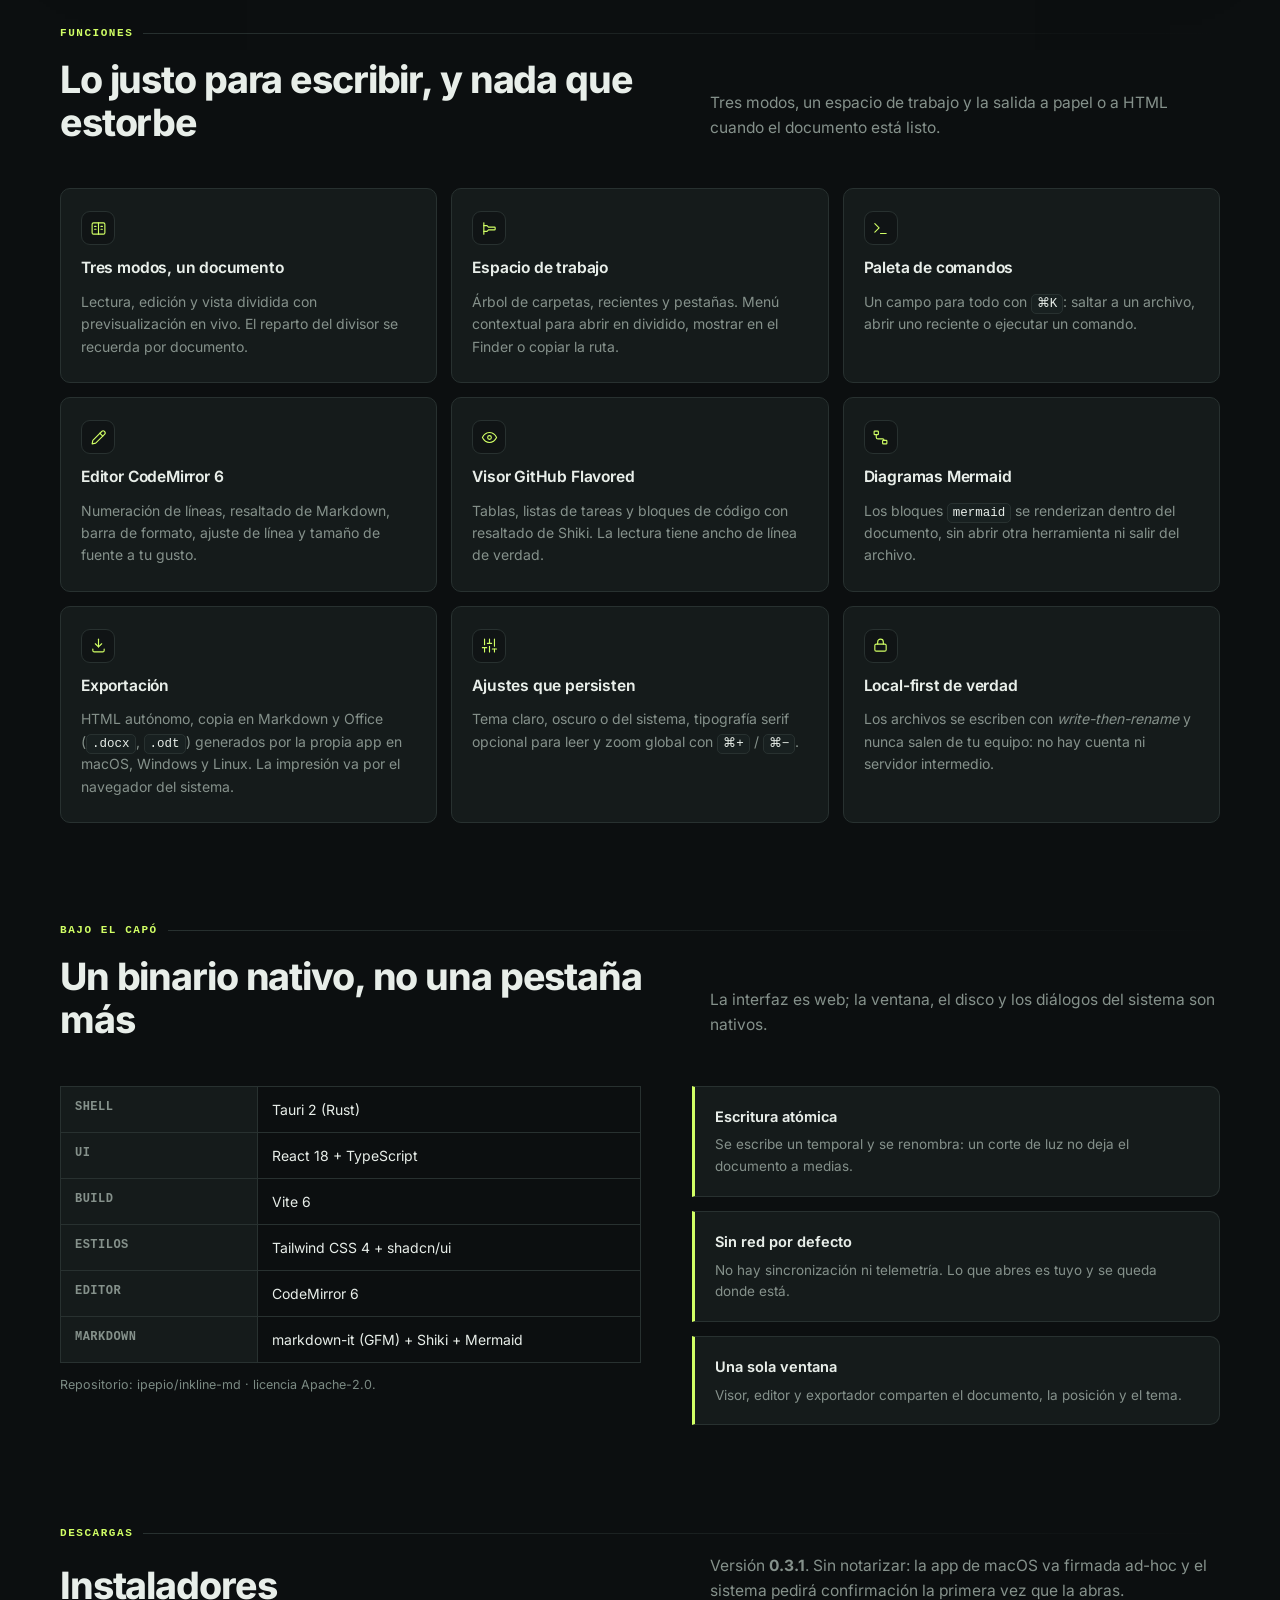
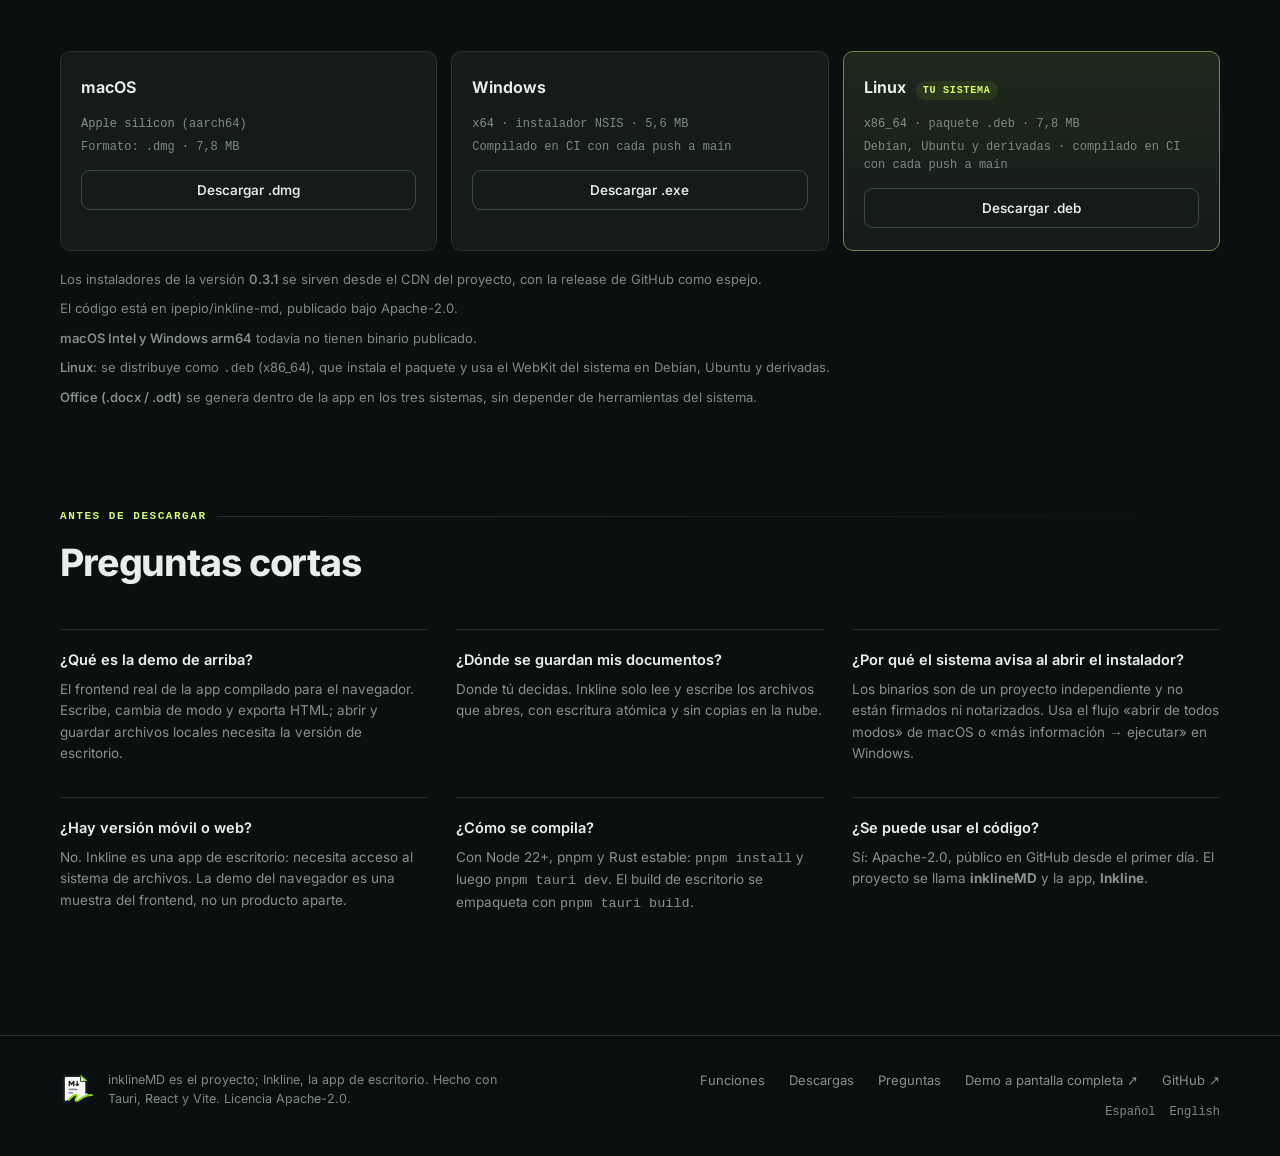
==== commit 61647ab6: "feat(release): ship 0.3.1 downloads on CDN and sync demo" ====
--- a/index.html
+++ b/index.html
@@ -226,7 +226,7 @@
         <p class="kicker">Descargas</p>
         <h2 id="descargas-title">Instaladores</h2>
         <p class="section__lede">
-          Versión <strong>0.3.0</strong>. Sin notarizar: la app de macOS va firmada
+          Versión <strong>0.3.1</strong>. Sin notarizar: la app de macOS va firmada
           ad-hoc y el sistema pedirá confirmación la primera vez que la abras.
         </p>
       </div>
@@ -240,7 +240,7 @@
             <span><strong>Apple silicon</strong> (aarch64)</span>
             <span>Formato: .dmg · 7,8 MB</span>
           </div>
-          <a class="btn" href="https://s3.ipepio.com/public/inkline/0.3.0/Inkline_0.3.0_aarch64.dmg" data-release="macos-arm64" download>Descargar .dmg</a>
+          <a class="btn" href="https://s3.ipepio.com/public/inkline/0.3.1/Inkline_0.3.1_aarch64.dmg" data-release="macos-arm64" download>Descargar .dmg</a>
         </li>
         <li class="download" data-os="windows" data-release="windows-x64">
           <div class="download__head">
@@ -251,7 +251,7 @@
             <span><strong>x64</strong> · instalador NSIS · 5,6 MB</span>
             <span>Compilado en CI con cada push a <code>main</code></span>
           </div>
-          <a class="btn" href="https://s3.ipepio.com/public/inkline/0.3.0/Inkline_0.3.0_x64-setup.exe" data-release="windows-x64" rel="noopener">Descargar .exe</a>
+          <a class="btn" href="https://s3.ipepio.com/public/inkline/0.3.1/Inkline_0.3.1_x64-setup.exe" data-release="windows-x64" rel="noopener">Descargar .exe</a>
         </li>
         <li class="download" data-os="linux">
           <div class="download__head">
@@ -263,12 +263,12 @@
             <span>Debian, Ubuntu y derivadas · compilado en CI con cada push a <code>main</code></span>
           </div>
           <div class="download__actions">
-            <a class="btn" href="https://s3.ipepio.com/public/inkline/0.3.0/Inkline_0.3.0_amd64.deb" data-release="linux-deb" rel="noopener">Descargar .deb</a>
+            <a class="btn" href="https://s3.ipepio.com/public/inkline/0.3.1/Inkline_0.3.1_amd64.deb" data-release="linux-deb" rel="noopener">Descargar .deb</a>
           </div>
         </li>
       </ul>
       <div class="downloads__note">
-        <p>Los instaladores de la versión <strong>0.3.0</strong> se sirven desde el CDN del proyecto, con la <a href="https://github.com/ipepio/inkline-md/releases/tag/v0.3.0">release de GitHub</a> como espejo.</p>
+        <p>Los instaladores de la versión <strong>0.3.1</strong> se sirven desde el CDN del proyecto, con la <a href="https://github.com/ipepio/inkline-md/releases/tag/v0.3.1">release de GitHub</a> como espejo.</p>
         <p>El código está en <a href="https://github.com/ipepio/inkline-md">ipepio/inkline-md</a>, publicado bajo Apache-2.0.</p>
         <p><strong>macOS Intel y Windows arm64</strong> todavía no tienen binario publicado.</p>
         <p><strong>Linux</strong>: se distribuye como <code>.deb</code> (x86_64), que instala el paquete y usa el WebKit del sistema en Debian, Ubuntu y derivadas.</p>
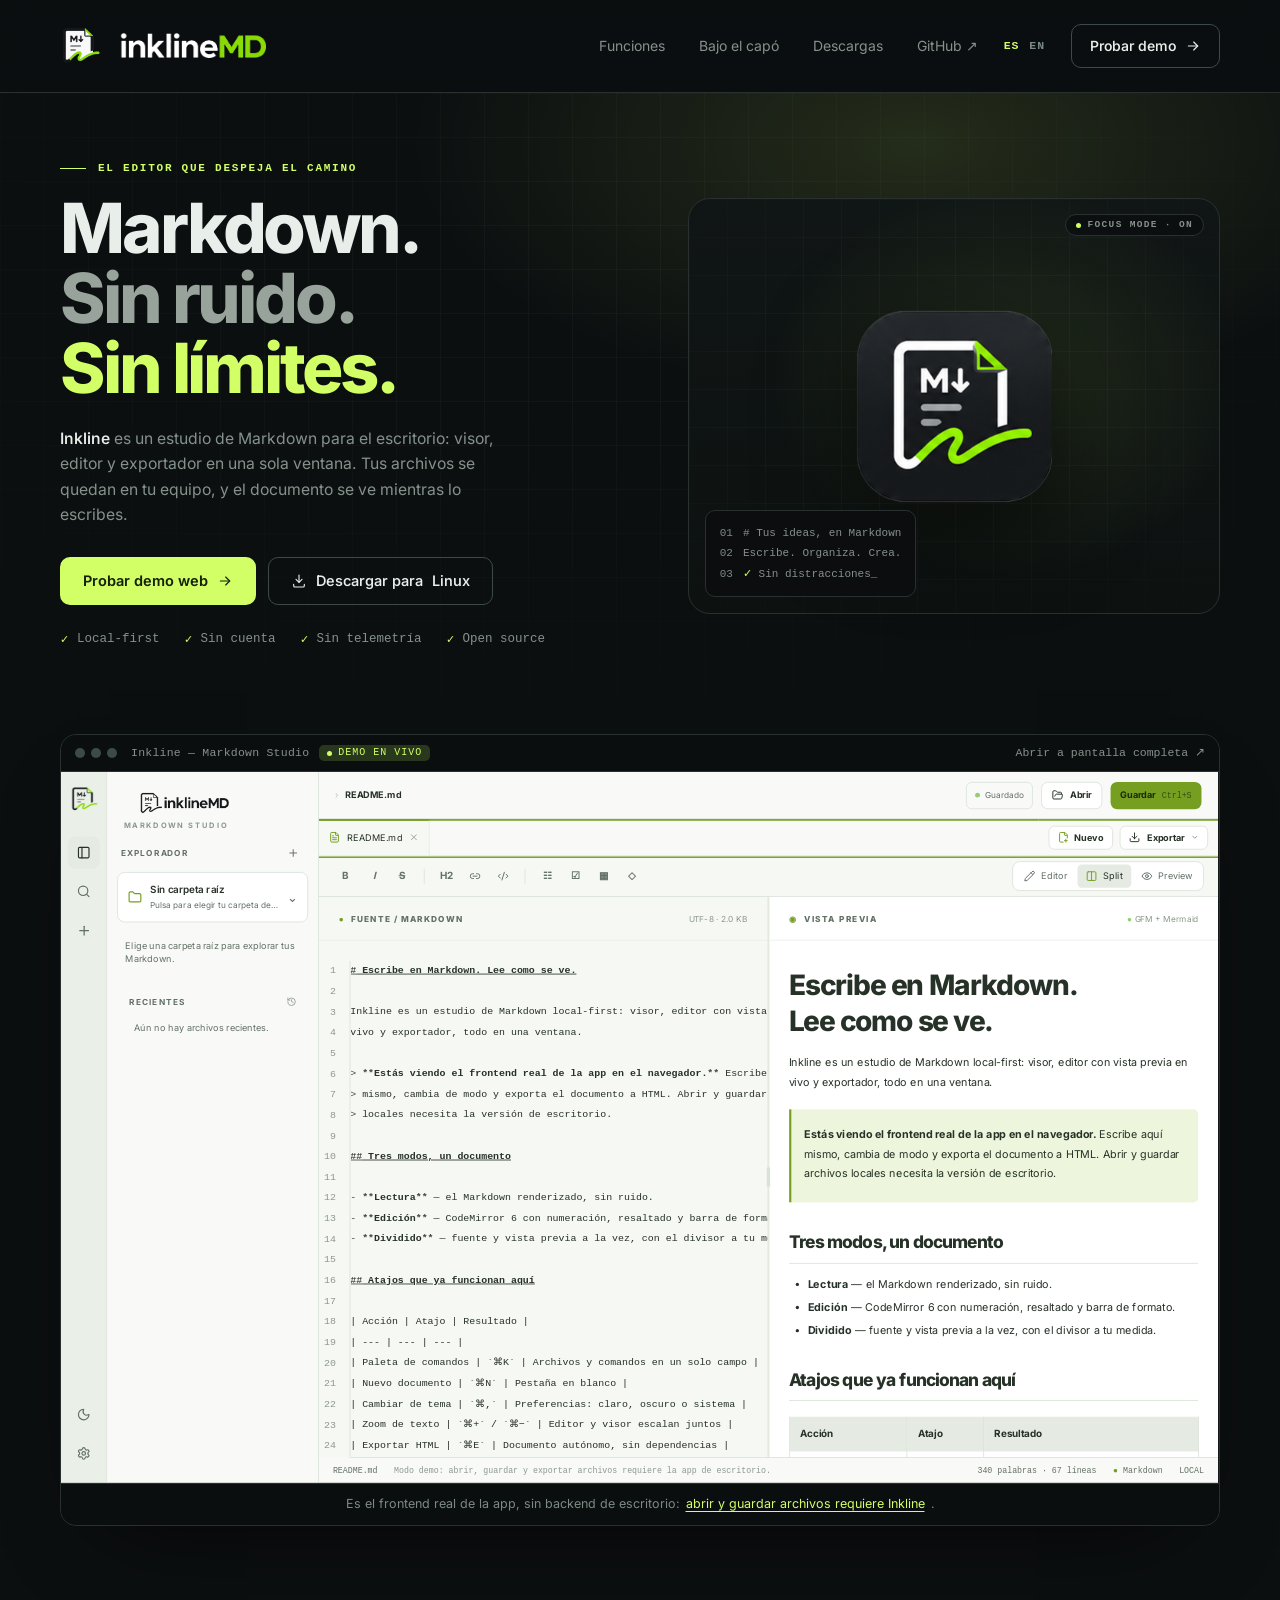
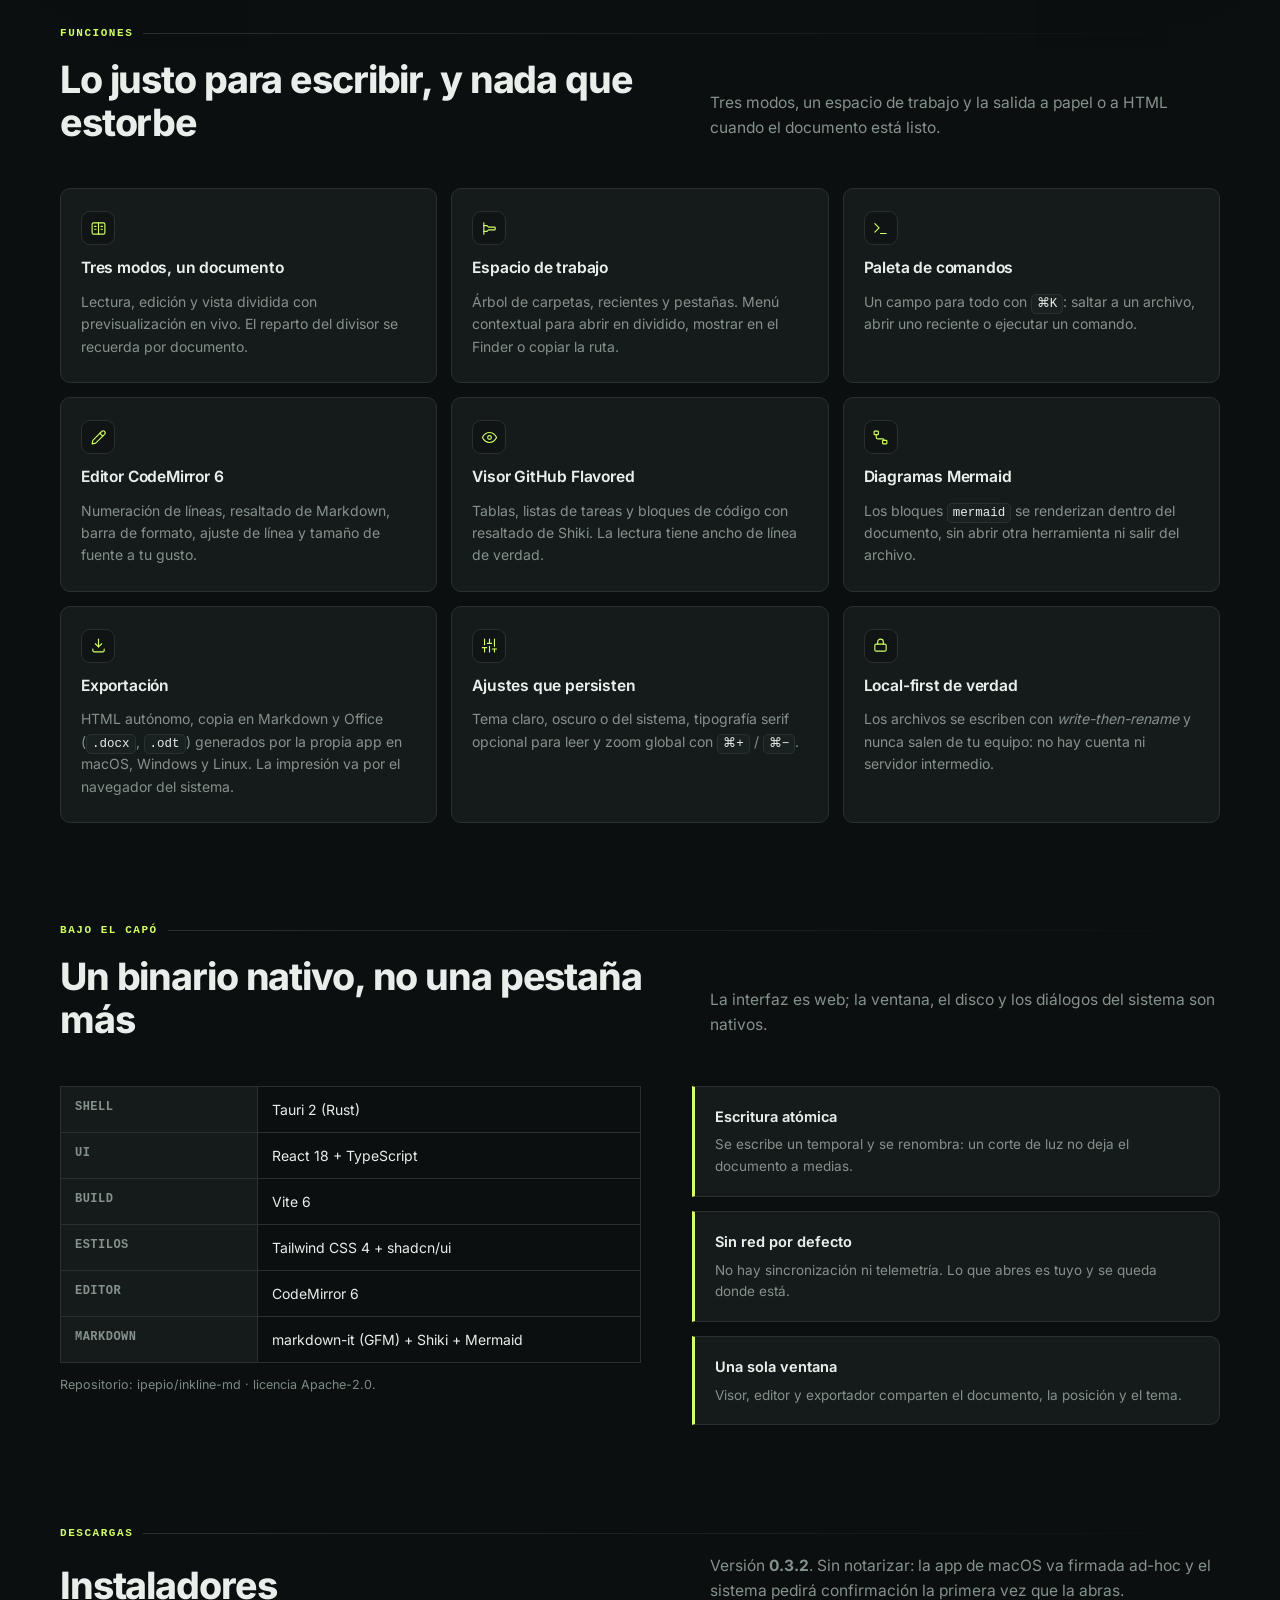
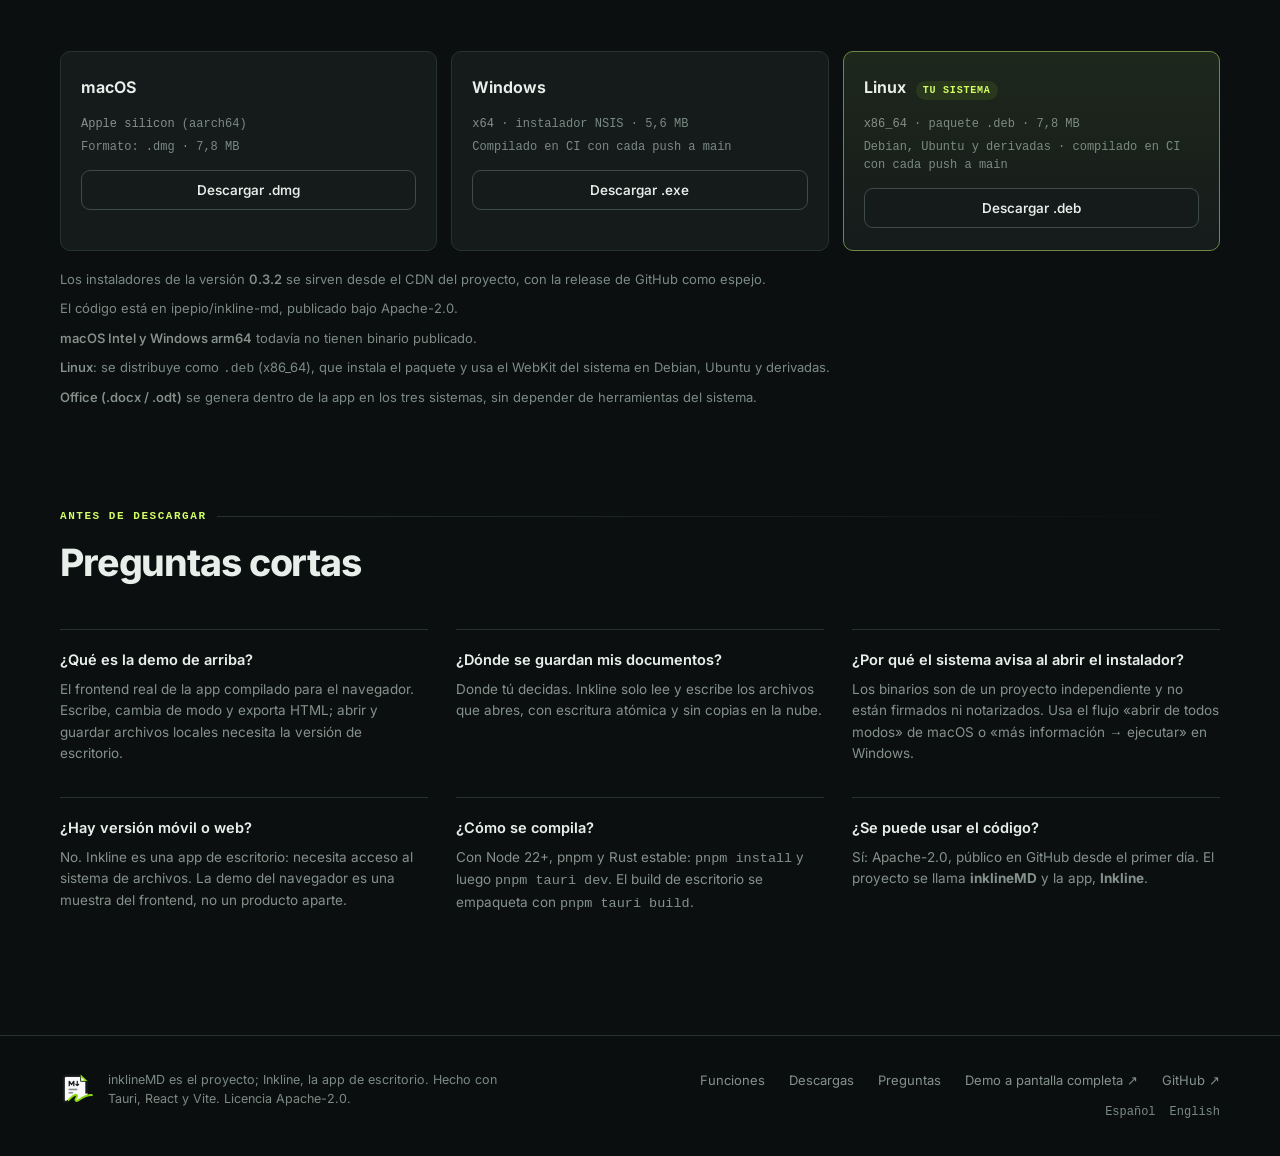
==== commit ed0f9ad6: "feat(release): ship 0.3.2 downloads on CDN" ====
--- a/index.html
+++ b/index.html
@@ -226,7 +226,7 @@
         <p class="kicker">Descargas</p>
         <h2 id="descargas-title">Instaladores</h2>
         <p class="section__lede">
-          Versión <strong>0.3.1</strong>. Sin notarizar: la app de macOS va firmada
+          Versión <strong>0.3.2</strong>. Sin notarizar: la app de macOS va firmada
           ad-hoc y el sistema pedirá confirmación la primera vez que la abras.
         </p>
       </div>
@@ -240,7 +240,7 @@
             <span><strong>Apple silicon</strong> (aarch64)</span>
             <span>Formato: .dmg · 7,8 MB</span>
           </div>
-          <a class="btn" href="https://s3.ipepio.com/public/inkline/0.3.1/Inkline_0.3.1_aarch64.dmg" data-release="macos-arm64" download>Descargar .dmg</a>
+          <a class="btn" href="https://s3.ipepio.com/public/inkline/0.3.2/Inkline_0.3.2_aarch64.dmg" data-release="macos-arm64" download>Descargar .dmg</a>
         </li>
         <li class="download" data-os="windows" data-release="windows-x64">
           <div class="download__head">
@@ -251,7 +251,7 @@
             <span><strong>x64</strong> · instalador NSIS · 5,6 MB</span>
             <span>Compilado en CI con cada push a <code>main</code></span>
           </div>
-          <a class="btn" href="https://s3.ipepio.com/public/inkline/0.3.1/Inkline_0.3.1_x64-setup.exe" data-release="windows-x64" rel="noopener">Descargar .exe</a>
+          <a class="btn" href="https://s3.ipepio.com/public/inkline/0.3.2/Inkline_0.3.2_x64-setup.exe" data-release="windows-x64" rel="noopener">Descargar .exe</a>
         </li>
         <li class="download" data-os="linux">
           <div class="download__head">
@@ -263,12 +263,12 @@
             <span>Debian, Ubuntu y derivadas · compilado en CI con cada push a <code>main</code></span>
           </div>
           <div class="download__actions">
-            <a class="btn" href="https://s3.ipepio.com/public/inkline/0.3.1/Inkline_0.3.1_amd64.deb" data-release="linux-deb" rel="noopener">Descargar .deb</a>
+            <a class="btn" href="https://s3.ipepio.com/public/inkline/0.3.2/Inkline_0.3.2_amd64.deb" data-release="linux-deb" rel="noopener">Descargar .deb</a>
           </div>
         </li>
       </ul>
       <div class="downloads__note">
-        <p>Los instaladores de la versión <strong>0.3.1</strong> se sirven desde el CDN del proyecto, con la <a href="https://github.com/ipepio/inkline-md/releases/tag/v0.3.1">release de GitHub</a> como espejo.</p>
+        <p>Los instaladores de la versión <strong>0.3.2</strong> se sirven desde el CDN del proyecto, con la <a href="https://github.com/ipepio/inkline-md/releases/tag/v0.3.2">release de GitHub</a> como espejo.</p>
         <p>El código está en <a href="https://github.com/ipepio/inkline-md">ipepio/inkline-md</a>, publicado bajo Apache-2.0.</p>
         <p><strong>macOS Intel y Windows arm64</strong> todavía no tienen binario publicado.</p>
         <p><strong>Linux</strong>: se distribuye como <code>.deb</code> (x86_64), que instala el paquete y usa el WebKit del sistema en Debian, Ubuntu y derivadas.</p>
